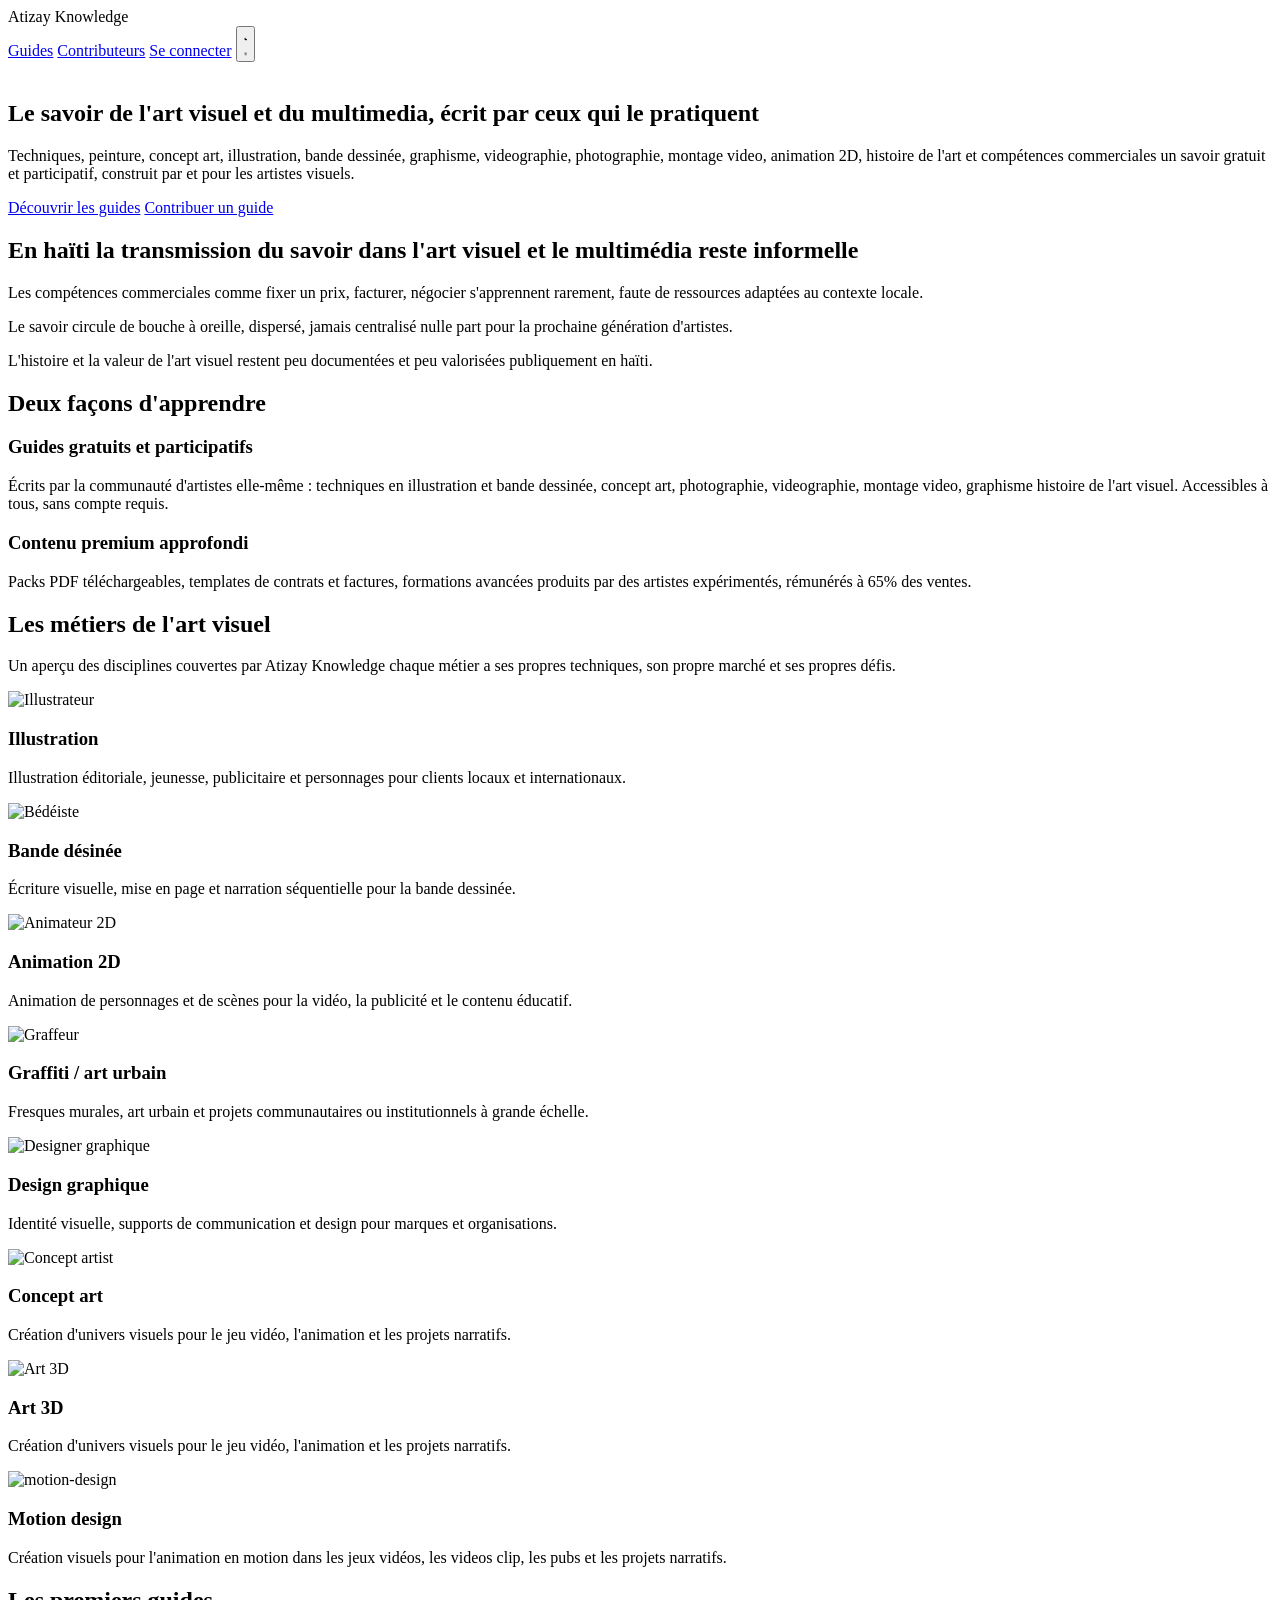
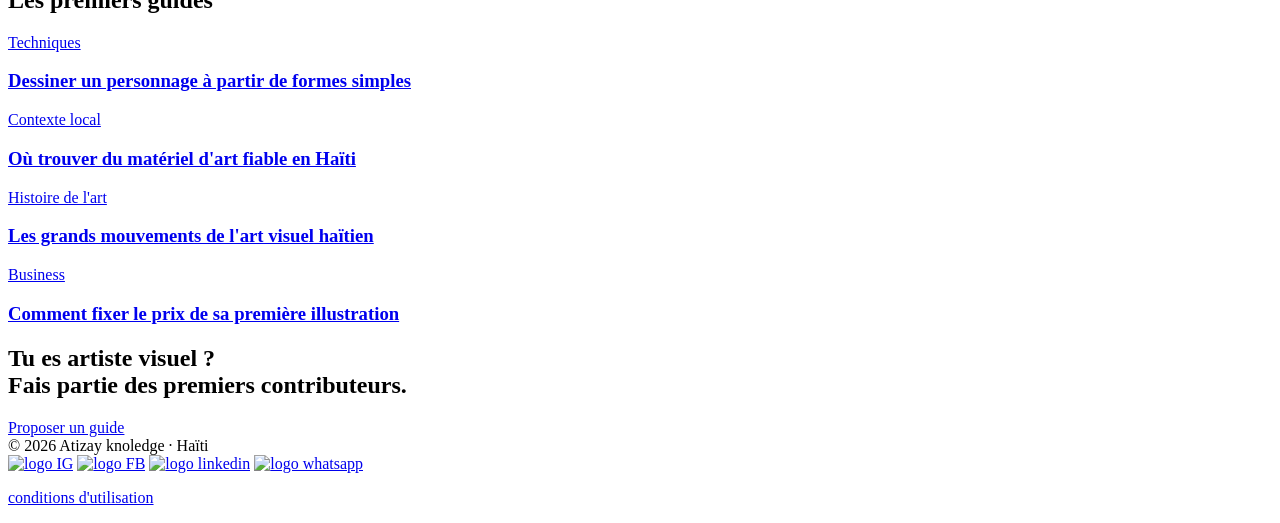
==== index.html @ 7f965803 "Update index.html" ====
<!DOCTYPE html>
<html lang="fr">
<head>
<meta charset="UTF-8">
<meta name="viewport" content="width=device-width, initial-scale=1">
<title>Atizay Knowledge — Le savoir de l'art visuel concu par Fritzner Richard</title>
<link rel="preconnect" href="https://fonts.googleapis.com">
<link rel="icon" href="assets/icon/favicon_io/android-chrome-512x512.png" type="image/x-icon">
<link href="https://fonts.googleapis.com/css2?family=Fraunces:wght@400;600;700&family=Work+Sans:wght@400;500;600&display=swap" rel="stylesheet">
<link rel="stylesheet" href="css/main-page.css">
</head>

<body>

<div class="wrap">
  <header>
    <div class="logo">Atizay Knowledge</div>
    <nav>
      <a href="guides.html">Guides</a>
      <a href="fondateurs.html">Contributeurs</a>
      <a href="login.html">Se connecter</a>
      <button id="toggle-theme" class="btn-theme" aria-label="Changer de thème">
  <!-- Lune : visible en mode clair -->
  <svg class="icone-lune" viewBox="0 0 24 24" fill="currentColor" aria-hidden="true">
    <path d="M21 12.79A9 9 0 1 1 11.21 3a7 7 0 0 0 9.79 9.79z"/>
  </svg>
  <!-- Soleil : visible en mode sombre -->
  <svg class="icone-soleil" viewBox="0 0 24 24" fill="currentColor" aria-hidden="true">
    <circle cx="12" cy="12" r="4"/>
    <path d="M12 2v2M12 20v2M4.93 4.93l1.41 1.41M17.66 17.66l1.41 1.41M2 12h2M20 12h2M4.93 19.07l1.41-1.41M17.66 6.34l1.41-1.41"
          fill="none" stroke="currentColor" stroke-width="2" stroke-linecap="round"/>
  </svg>
</button>
    </nav>
  </header>
</div>

<section class="hero">

   <!-- <div class="hero-video-wrap">
     Un seul <video>, dont on change la source en JS quand chaque vidéo se termine.
         Liste tes fichiers dans le tableau "videos" du script plus bas.
    <video class="hero-video" id="hero-video" autoplay muted playsinline poster="ton-image-de-secours.jpg"></video>
    <div class="hero-overlay"></div>
  </div> -->

  <div class="hero-slideshow" id="hero-slideshow">
    <!-- Chaque image est superposée aux autres (position absolue en CSS).
         Le JS plus bas les fait apparaître/disparaître une par une en boucle. -->
    <img src="https://placehold.co/1200x400/1B2A4C/FAF3E7?text=Image+1" class="slide actif" alt="">
    <img src="https://placehold.co/1200x400/E63946/FAF3E7?text=Image+2" class="slide" alt="">
    <img src="https://placehold.co/1200x400/E9B44C/1A1A1A?text=Image+3" class="slide" alt="">
    <img src="https://placehold.co/1200x400/3A7D5C/FAF3E7?text=Image+4" class="slide" alt="">
  </div>

  <div class="hero-texte">
    <h1>Le savoir de l'art visuel <!--haïtien-->et du multimedia, écrit par ceux qui le pratiquent</h1>
    <p>Techniques, peinture, concept art, illustration, bande dessinée, graphisme, videographie, photographie, 
      montage video, animation 2D, histoire de l'art et compétences commerciales un savoir gratuit et participatif, 
      construit par et pour les artistes visuels.</p>
    <div class="hero-actions">
      <a href="guides.html" class="btn btn-primary">Découvrir les guides</a>
      <a href="proposer-guide.html" class="btn btn-secondary">Contribuer un guide</a>
    </div>
  </div>

</section>

<section class="probleme">
  <div class="wrap">
    <h2>En haïti la transmission du savoir dans l'art visuel et le multimédia reste informelle</h2>
    <div class="probleme-grid">
      <div>
        <p>Les compétences commerciales comme fixer un prix, facturer, négocier s'apprennent rarement, faute de ressources adaptées au contexte locale.</p>
      </div>
      <div>
        <p>Le savoir circule de bouche à oreille, dispersé, jamais centralisé nulle part pour la prochaine génération d'artistes.</p>
      </div>
      <div>
        <p>L'histoire et la valeur de l'art visuel restent peu documentées et peu valorisées publiquement en haïti.</p>
      </div>
    </div>
  </div>
</section>

<section class="comment" id="comment">
  <div class="wrap">
    <h2>Deux façons d'apprendre</h2>
    <div class="comment-cols">
      <div class="col-card">
        <h3>Guides gratuits et participatifs</h3>
        <p>Écrits par la communauté d'artistes elle-même : techniques en illustration et bande dessinée, concept art, 
          photographie, videographie, montage video, graphisme histoire de l'art visuel. Accessibles à tous, 
          sans compte requis.</p>
      </div>
      <div class="col-card">
        <h3>Contenu premium approfondi</h3>
        <p>Packs PDF téléchargeables, templates de contrats et factures, formations avancées produits par des artistes expérimentés, rémunérés à 65% des ventes.</p>
      </div>
    </div>
  </div>
</section>

<section class="metiers" id="metiers">
  <div class="wrap">
    <h2>Les métiers de l'art visuel</h2>
    <p>Un aperçu des disciplines couvertes par Atizay Knowledge chaque métier a ses propres techniques, son propre marché et ses propres défis.</p>

    <div class="metiers-grid">

      <div class="metier-card">
        <img src="https://placehold.co/480x360/1B2A4C/FAF3E7?text=Illustrateur" alt="Illustrateur">
        <div class="metier-card-texte">
          <h3>Illustration</h3>
          <p>Illustration éditoriale, jeunesse, publicitaire et personnages pour clients locaux et internationaux.</p>
        </div>
      </div>

      <div class="metier-card">
        <img src="https://placehold.co/480x360/E63946/FAF3E7?text=B%C3%A9d%C3%A9iste" alt="Bédéiste">
        <div class="metier-card-texte">
          <h3>Bande désinée</h3>
          <p>Écriture visuelle, mise en page et narration séquentielle pour la bande dessinée.</p>
        </div>
      </div>

      <div class="metier-card">
        <img src="https://placehold.co/480x360/E9B44C/1A1A1A?text=Animateur+2D" alt="Animateur 2D">
        <div class="metier-card-texte">
          <h3>Animation 2D</h3>
          <p>Animation de personnages et de scènes pour la vidéo, la publicité et le contenu éducatif.</p>
        </div>
      </div>

      <div class="metier-card">
        <img src="https://placehold.co/480x360/1A1A1A/FAF3E7?text=Graffeur" alt="Graffeur">
        <div class="metier-card-texte">
          <h3>Graffiti / art urbain</h3>
          <p>Fresques murales, art urbain et projets communautaires ou institutionnels à grande échelle.</p>
        </div>
      </div>

      <div class="metier-card">
        <img src="https://placehold.co/480x360/3A7D5C/FAF3E7?text=Designer+Graphique" alt="Designer graphique">
        <div class="metier-card-texte">
          <h3>Design graphique</h3>
          <p>Identité visuelle, supports de communication et design pour marques et organisations.</p>
        </div>
      </div>

      <div class="metier-card">
        <img src="https://placehold.co/480x360/1B2A4C/E9B44C?text=Concept+Artist" alt="Concept artist">
        <div class="metier-card-texte">
          <h3>Concept art</h3>
          <p>Création d'univers visuels pour le jeu vidéo, l'animation et les projets narratifs.</p>
        </div>
      </div>

      <div class="metier-card">
        <img src="https://placehold.co/480x360/1B2A4C/E9B44C?text=Art+3D" alt="Art 3D">
        <div class="metier-card-texte">
          <h3>Art 3D</h3>
          <p>Création d'univers visuels pour le jeu vidéo, l'animation et les projets narratifs.</p>
        </div>
      </div>

      <div class="metier-card">
        <img src="https://placehold.co/480x360/1B2A4C/E9B44C?text=Motion+design" alt="motion-design">
        <div class="metier-card-texte">
          <h3>Motion design</h3>
          <p>Création visuels pour l'animation en motion dans les jeux vidéos, les videos clip, les pubs
             et les projets narratifs.</p>
        </div>
      </div>

    </div>
  </div>
</section>

<section class="guides" id="guides">
  <div class="wrap">
    <h2>Les premiers guides</h2>
    <div class="guides-grid">
      <div class="guide-card">
        <a href="guide-detail.html"><div class="guide-cat">Techniques</div>
        <h3>Dessiner un personnage à partir de formes simples</h3>
      </div></a>
      <div class="guide-card">
        <a href="guide-detail.html"><div class="guide-cat">Contexte local</div>
        <h3>Où trouver du matériel d'art fiable en Haïti</h3>
      </div></a>
      <div class="guide-card">
        <a href="guide-detail.html"><div class="guide-cat">Histoire de l'art</div>
        <h3>Les grands mouvements de l'art visuel haïtien</h3>
      </div></a>
      <div class="guide-card">
        <a href="guide-detail.html"><div class="guide-cat">Business</div>
        <h3>Comment fixer le prix de sa première illustration</h3>
      </div></a>
    </div>
  </div>
</section>

<div class="wrap">
  <section class="cta-final">
    <div class="cta-box">
      <h2>Tu es artiste visuel ? 
        <br>Fais partie des premiers contributeurs.</h2>
      <a href="proposer-guide.html" class="btn btn-primary">Proposer un guide</a>
    </div>
  </section>

  <footer>
    <!-- LOGO a gauche -->
    <span>&copy; 2026 Atizay knoledge · Haïti</span>

    <!-- Liens au centre -->
    <nav class="footer-links">
      <a href="https://www.instagram.com/noukat_studios/" class="social-link"><img src="assets/icon/Icon_social_media-ig.svg" alt="logo IG" width="40"></a>
      <a href="https://www.facebook.com/noukatstudios/" class="social-link"><img src="assets/icon/facebook-app-round-icon-01.svg" alt="logo FB" width="34"></a>
      <a href="https://www.linkedin.com/company/noukat-studios/?viewAsMember=true" class="social-link"><img src="assets/icon/Icon_social_media-linkedin.svg" alt="logo linkedin" width="40"></a>
      <a href="https://wa.me/c/50938604335" class="social-link"><img src="assets/icon/Icon_social_media-whatsapp.svg" alt="logo whatsapp" width="40"></a>
    </nav>

    <!-- Copy a droite -->
    <span>
      <a class="legal-content" href="/conditions-utilisation.html"><p class="footer-copy">
        conditions d'utilisation
        <!--
          &copy; = le symbole copyright ©
          C'est une entité HTML spéciale.
        -->
      </p></a>
    </span>
  </footer>
  
</div>

<script>
  // --- Slideshow d'images ---
  const slides = document.querySelectorAll('#hero-slideshow .slide');
  if (slides.length > 0) {
    let indexSlide = 0;
    setInterval(function () {
      slides[indexSlide].classList.remove('actif');
      indexSlide = (indexSlide + 1) % slides.length;
      slides[indexSlide].classList.add('actif');
    }, 4000);
  }

  // --- Dark mode ---
  const bouton = document.getElementById('toggle-theme');
  if (bouton) {
    const racine = document.documentElement;

    const themeSauvegarde = localStorage.getItem('theme');
    if (themeSauvegarde === 'dark') {
      racine.setAttribute('data-theme', 'dark');
    }

    bouton.addEventListener('click', function () {
      const estSombre = racine.getAttribute('data-theme') === 'dark';
      if (estSombre) {
        racine.removeAttribute('data-theme');
        localStorage.setItem('theme', 'light');
      } else {
        racine.setAttribute('data-theme', 'dark');
        localStorage.setItem('theme', 'dark');
      }
    });
  }
</script>

</body>
</html>
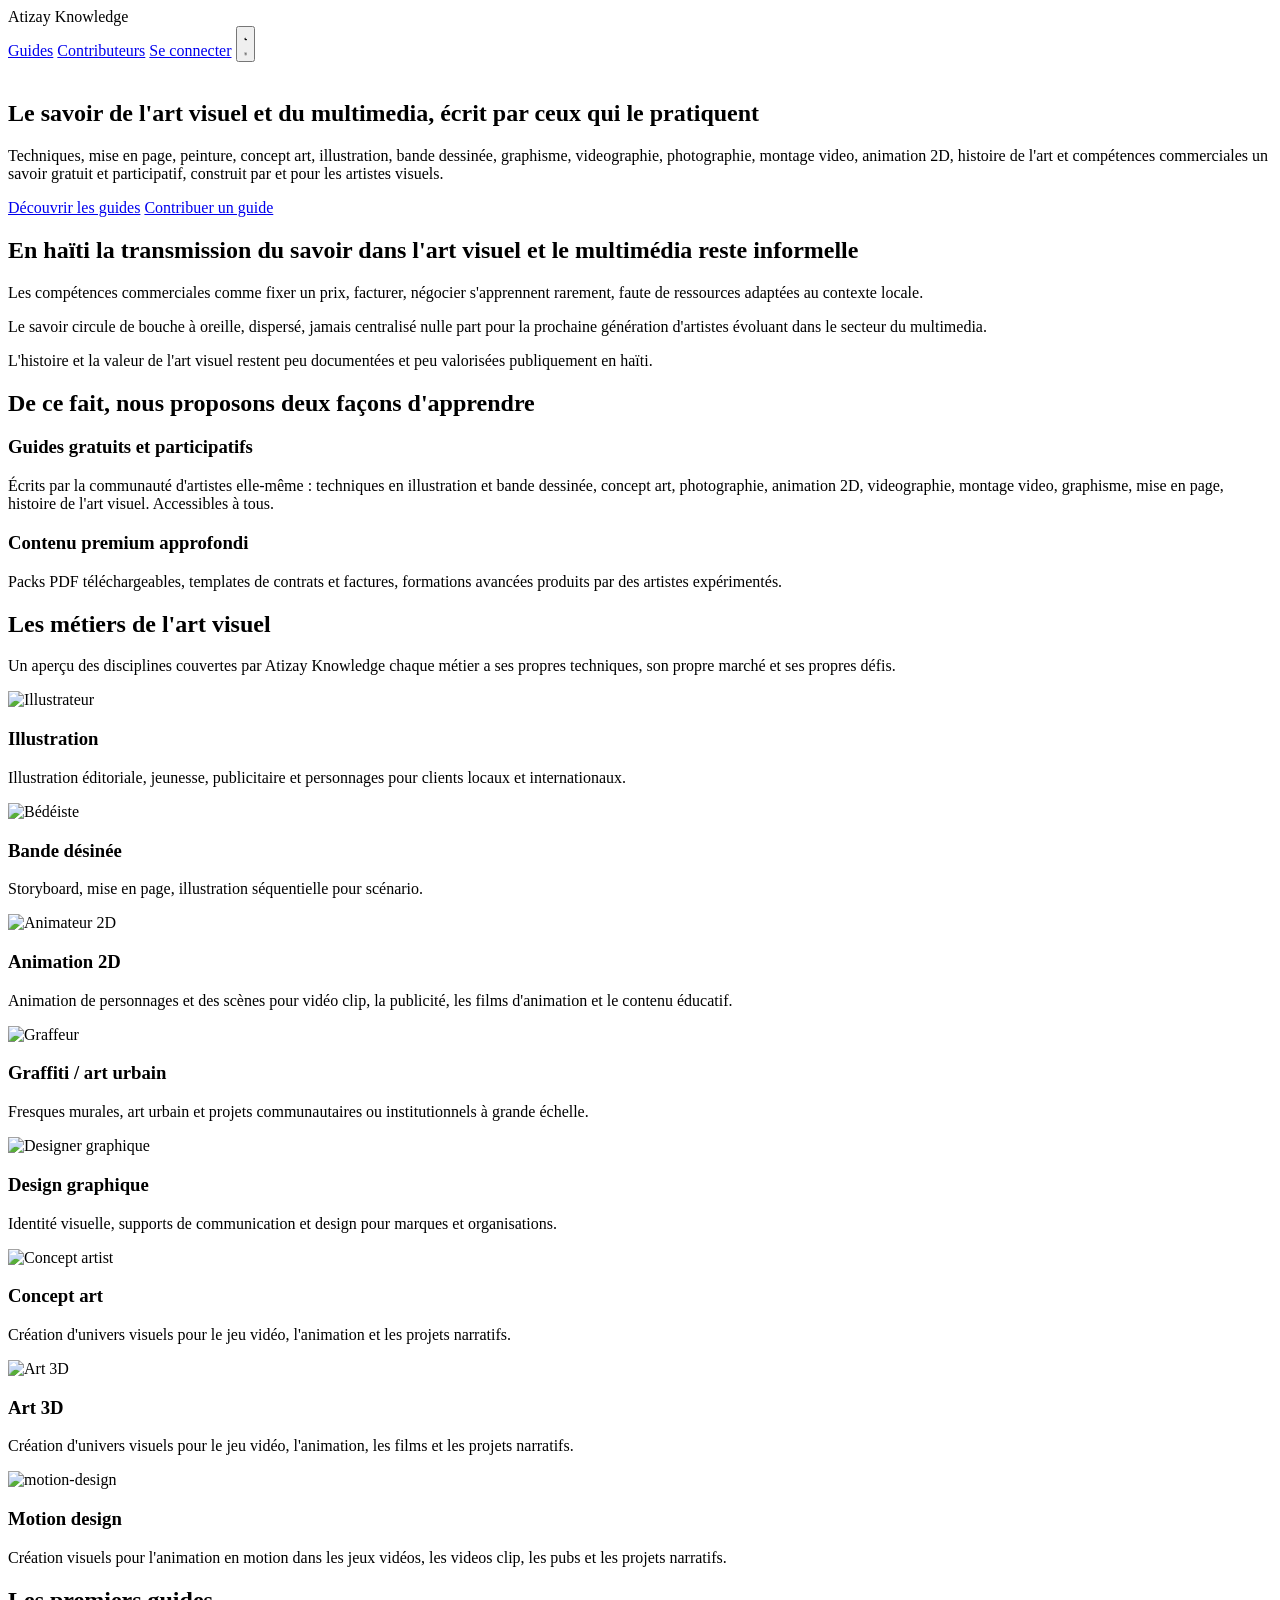
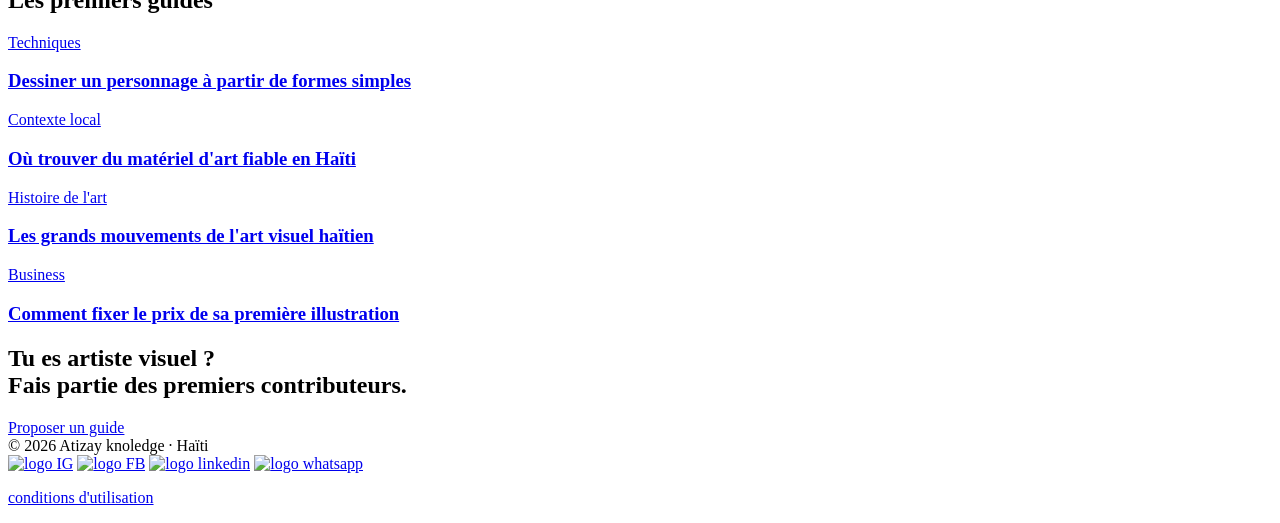
==== commit c5e7448d: "Update index.html" ====
--- a/index.html
+++ b/index.html
@@ -55,7 +55,7 @@
 
   <div class="hero-texte">
     <h1>Le savoir de l'art visuel <!--haïtien-->et du multimedia, écrit par ceux qui le pratiquent</h1>
-    <p>Techniques, peinture, concept art, illustration, bande dessinée, graphisme, videographie, photographie, 
+    <p>Techniques, mise en page, peinture, concept art, illustration, bande dessinée, graphisme, videographie, photographie, 
       montage video, animation 2D, histoire de l'art et compétences commerciales un savoir gratuit et participatif, 
       construit par et pour les artistes visuels.</p>
     <div class="hero-actions">
@@ -71,10 +71,12 @@
     <h2>En haïti la transmission du savoir dans l'art visuel et le multimédia reste informelle</h2>
     <div class="probleme-grid">
       <div>
-        <p>Les compétences commerciales comme fixer un prix, facturer, négocier s'apprennent rarement, faute de ressources adaptées au contexte locale.</p>
+        <p>Les compétences commerciales comme fixer un prix, facturer, négocier s'apprennent rarement, faute de ressources 
+          adaptées au contexte locale.</p>
       </div>
       <div>
-        <p>Le savoir circule de bouche à oreille, dispersé, jamais centralisé nulle part pour la prochaine génération d'artistes.</p>
+        <p>Le savoir circule de bouche à oreille, dispersé, jamais centralisé nulle part pour la prochaine génération d'artistes 
+          évoluant dans le secteur du multimedia.</p>
       </div>
       <div>
         <p>L'histoire et la valeur de l'art visuel restent peu documentées et peu valorisées publiquement en haïti.</p>
@@ -85,17 +87,16 @@
 
 <section class="comment" id="comment">
   <div class="wrap">
-    <h2>Deux façons d'apprendre</h2>
+    <h2>De ce fait, nous proposons deux façons d'apprendre</h2>
     <div class="comment-cols">
       <div class="col-card">
         <h3>Guides gratuits et participatifs</h3>
         <p>Écrits par la communauté d'artistes elle-même : techniques en illustration et bande dessinée, concept art, 
-          photographie, videographie, montage video, graphisme histoire de l'art visuel. Accessibles à tous, 
-          sans compte requis.</p>
+          photographie, animation 2D, videographie, montage video, graphisme, mise en page, histoire de l'art visuel. Accessibles à tous.</p>
       </div>
       <div class="col-card">
         <h3>Contenu premium approfondi</h3>
-        <p>Packs PDF téléchargeables, templates de contrats et factures, formations avancées produits par des artistes expérimentés, rémunérés à 65% des ventes.</p>
+        <p>Packs PDF téléchargeables, templates de contrats et factures, formations avancées produits par des artistes expérimentés.</p>
       </div>
     </div>
   </div>
@@ -104,7 +105,8 @@
 <section class="metiers" id="metiers">
   <div class="wrap">
     <h2>Les métiers de l'art visuel</h2>
-    <p>Un aperçu des disciplines couvertes par Atizay Knowledge chaque métier a ses propres techniques, son propre marché et ses propres défis.</p>
+    <p>Un aperçu des disciplines couvertes par Atizay Knowledge chaque métier a ses propres techniques, son propre marché et ses
+      propres défis.</p>
 
     <div class="metiers-grid">
 
@@ -120,7 +122,7 @@
         <img src="https://placehold.co/480x360/E63946/FAF3E7?text=B%C3%A9d%C3%A9iste" alt="Bédéiste">
         <div class="metier-card-texte">
           <h3>Bande désinée</h3>
-          <p>Écriture visuelle, mise en page et narration séquentielle pour la bande dessinée.</p>
+          <p>Storyboard, mise en page, illustration séquentielle pour scénario.</p>
         </div>
       </div>
 
@@ -128,7 +130,7 @@
         <img src="https://placehold.co/480x360/E9B44C/1A1A1A?text=Animateur+2D" alt="Animateur 2D">
         <div class="metier-card-texte">
           <h3>Animation 2D</h3>
-          <p>Animation de personnages et de scènes pour la vidéo, la publicité et le contenu éducatif.</p>
+          <p>Animation de personnages et des scènes pour vidéo clip, la publicité, les films d'animation et le contenu éducatif.</p>
         </div>
       </div>
 
@@ -160,7 +162,7 @@
         <img src="https://placehold.co/480x360/1B2A4C/E9B44C?text=Art+3D" alt="Art 3D">
         <div class="metier-card-texte">
           <h3>Art 3D</h3>
-          <p>Création d'univers visuels pour le jeu vidéo, l'animation et les projets narratifs.</p>
+          <p>Création d'univers visuels pour le jeu vidéo, l'animation, les films et les projets narratifs.</p>
         </div>
       </div>
 
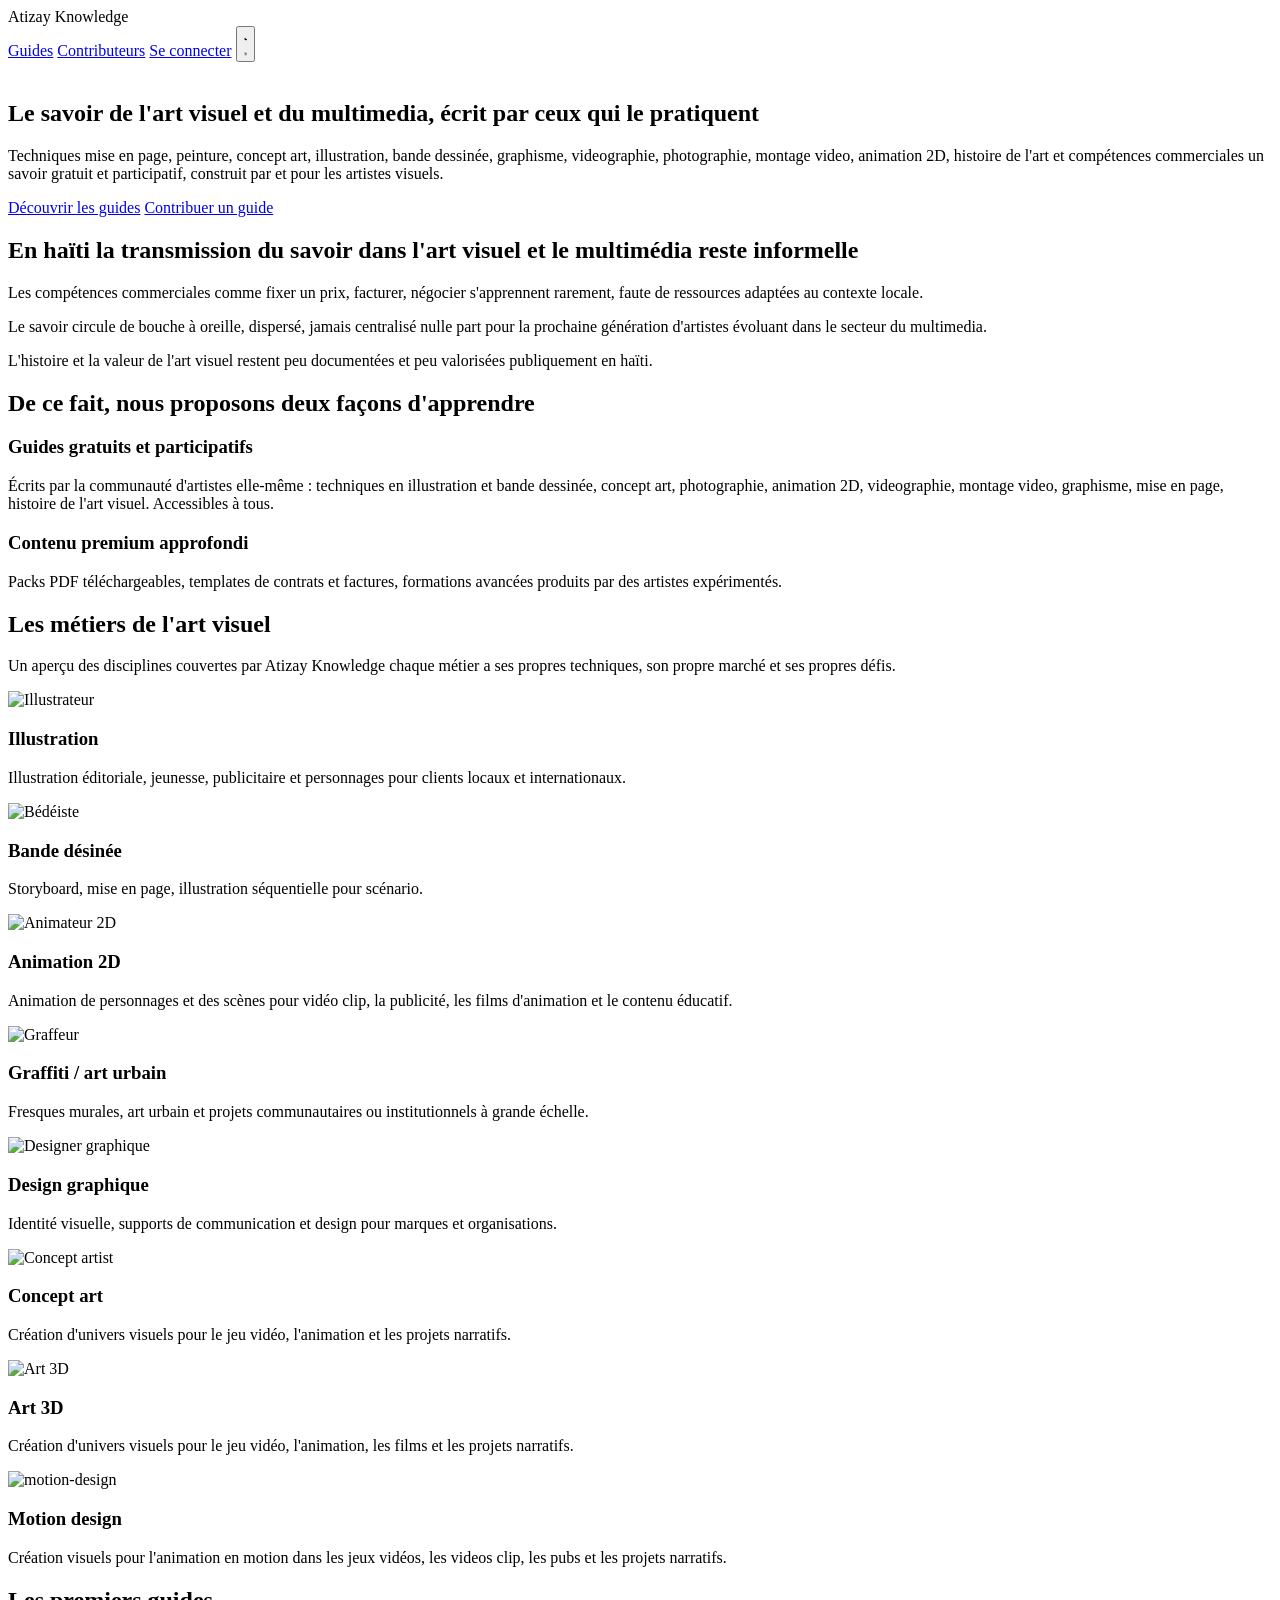
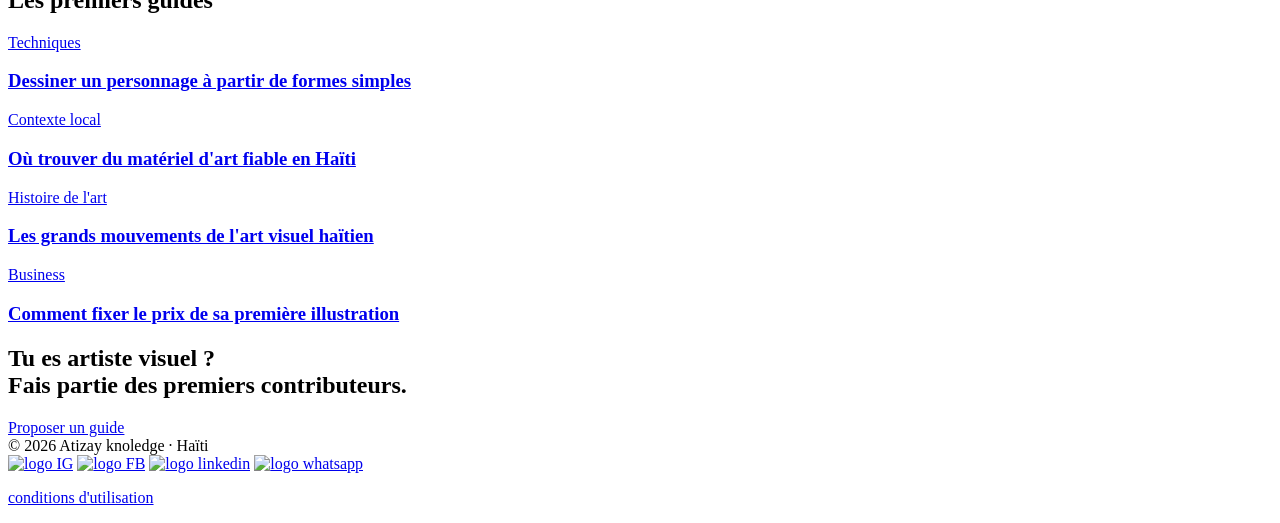
==== commit c6a6d26d: "Update index.html" ====
--- a/index.html
+++ b/index.html
@@ -9,6 +9,10 @@
 <link href="https://fonts.googleapis.com/css2?family=Fraunces:wght@400;600;700&family=Work+Sans:wght@400;500;600&display=swap" rel="stylesheet">
 <link rel="stylesheet" href="css/main-page.css">
 </head>
+
+  <script src="https://unpkg.com/@supabase/supabase-js@2"></script>
+  <script src="js/supabase-client.js"></script>
+  <script src="js/acces-guide.js"></script>
 
 <body>
 
@@ -55,7 +59,7 @@
 
   <div class="hero-texte">
     <h1>Le savoir de l'art visuel <!--haïtien-->et du multimedia, écrit par ceux qui le pratiquent</h1>
-    <p>Techniques, mise en page, peinture, concept art, illustration, bande dessinée, graphisme, videographie, photographie, 
+    <p>Techniques mise en page, peinture, concept art, illustration, bande dessinée, graphisme, videographie, photographie, 
       montage video, animation 2D, histoire de l'art et compétences commerciales un savoir gratuit et participatif, 
       construit par et pour les artistes visuels.</p>
     <div class="hero-actions">
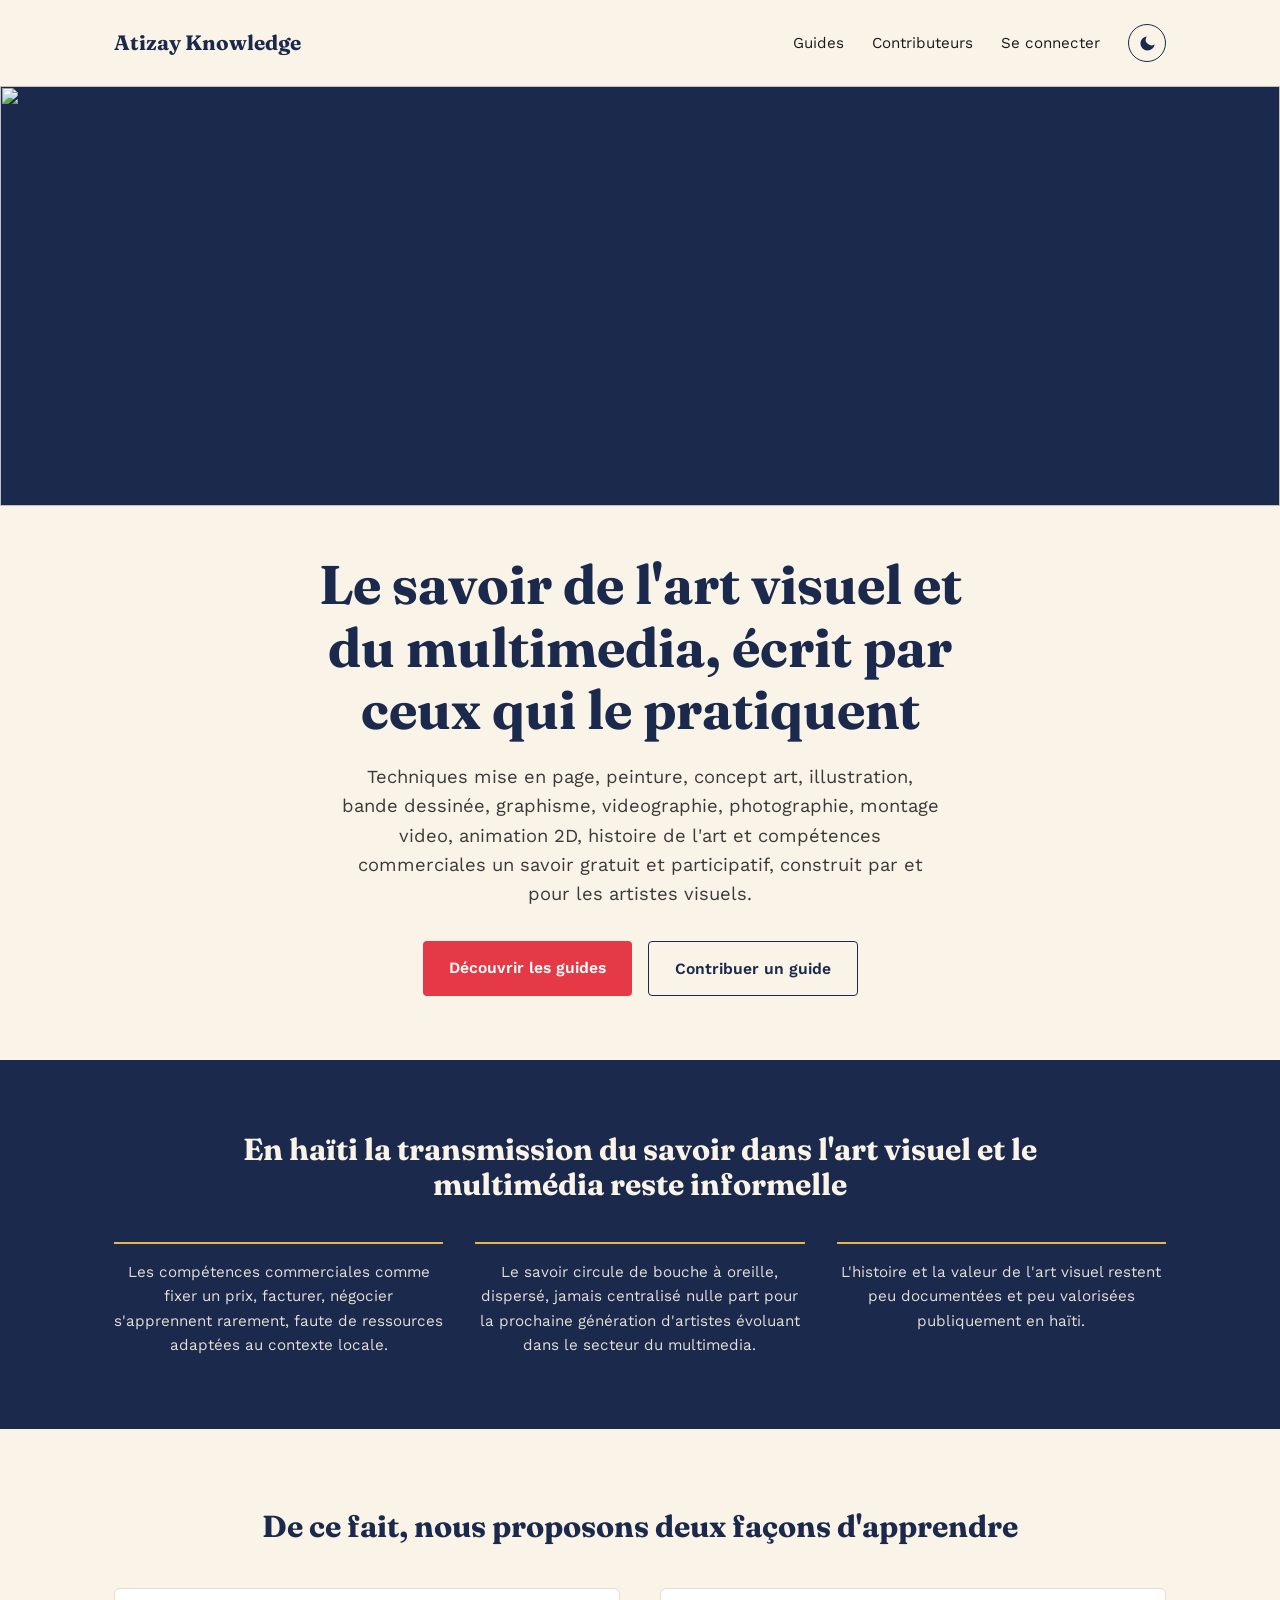
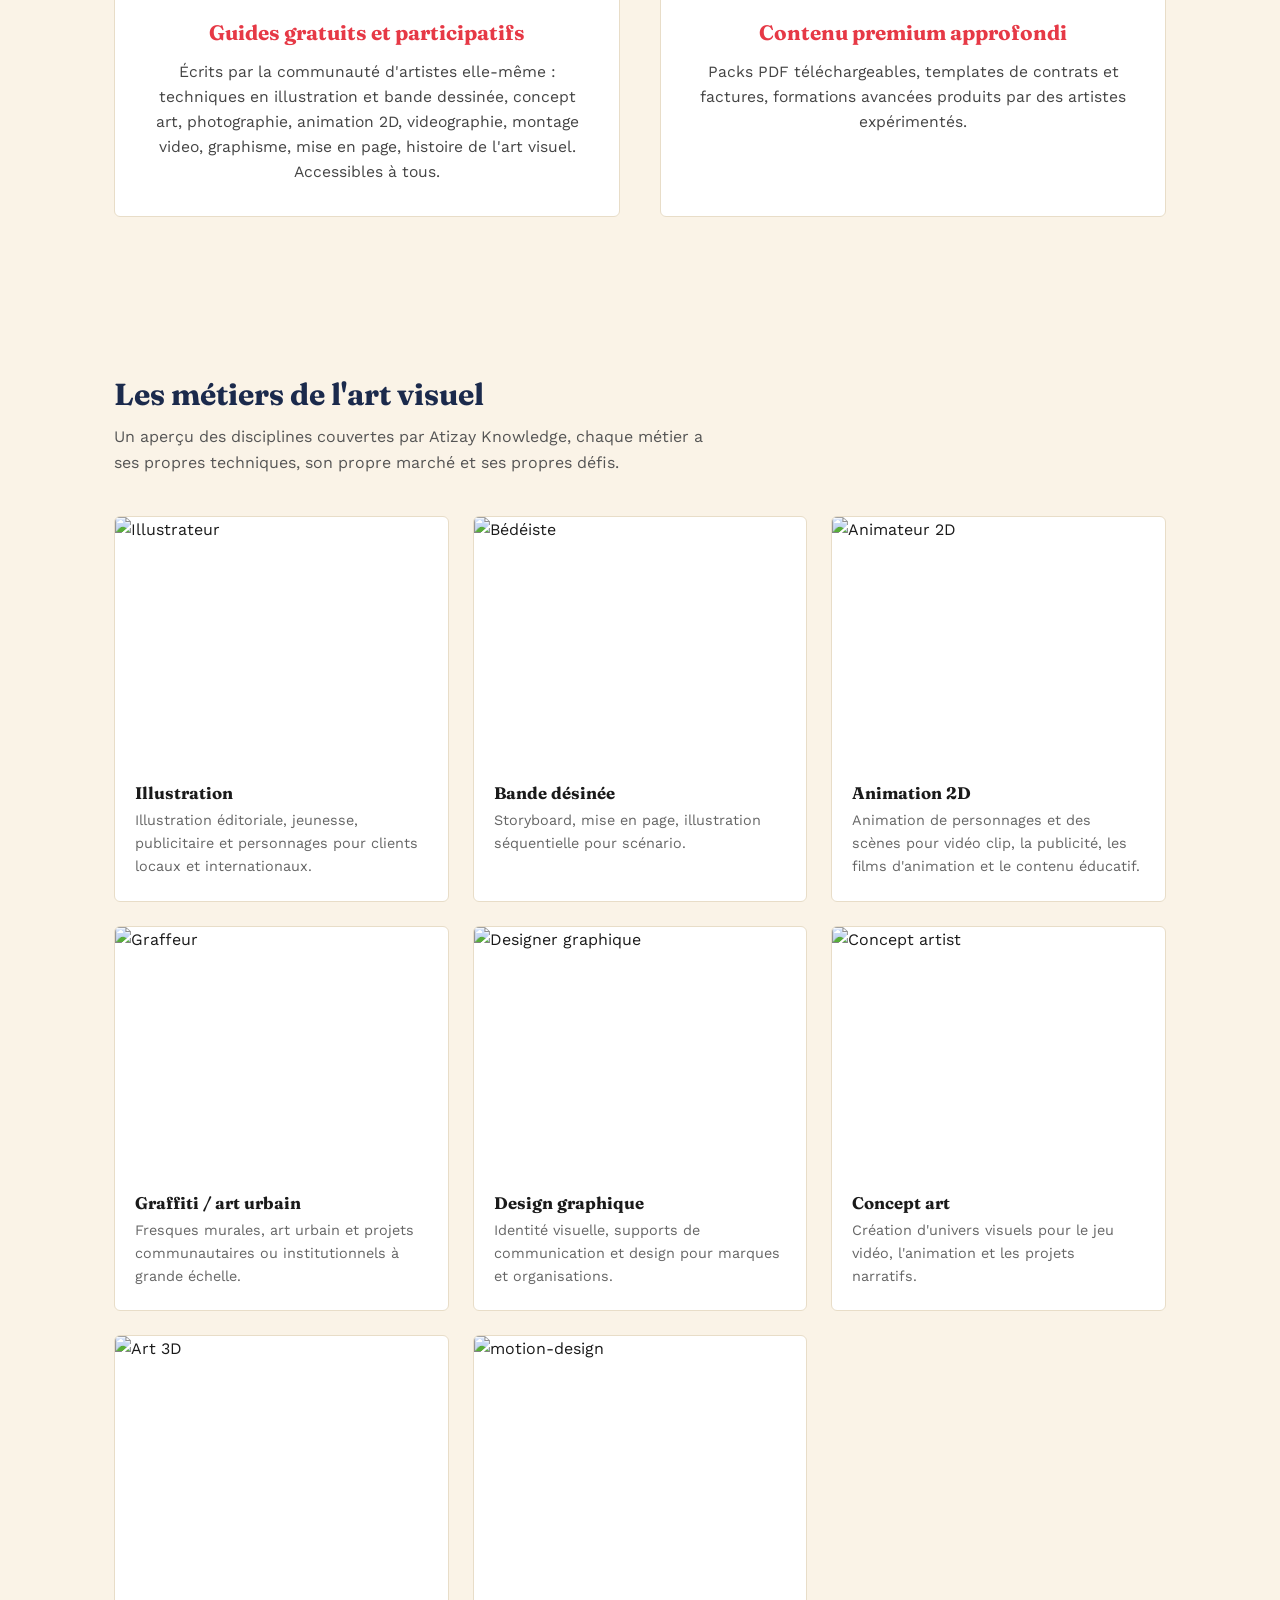
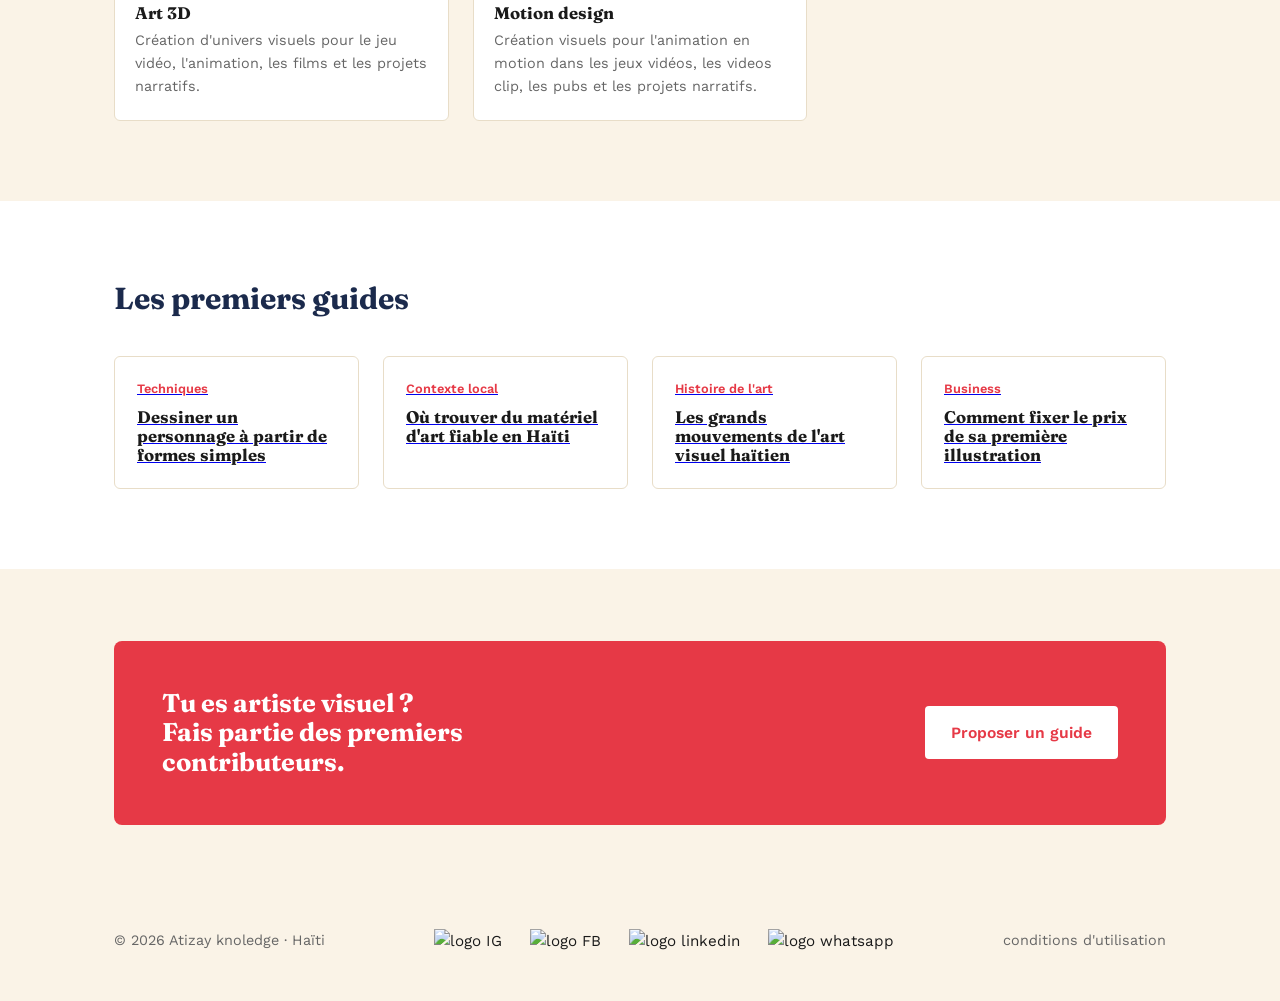
==== commit 15b5e1e1: "Update index.html" ====
--- a/index.html
+++ b/index.html
@@ -109,7 +109,7 @@
 <section class="metiers" id="metiers">
   <div class="wrap">
     <h2>Les métiers de l'art visuel</h2>
-    <p>Un aperçu des disciplines couvertes par Atizay Knowledge chaque métier a ses propres techniques, son propre marché et ses
+    <p>Un aperçu des disciplines couvertes par Atizay Knowledge, chaque métier a ses propres techniques, son propre marché et ses
       propres défis.</p>
 
     <div class="metiers-grid">
--- a/css/main-page.css
+++ b/css/main-page.css
@@ -0,0 +1,456 @@
+
+  :root {
+    --indigo: #1B2A4C;
+    --corail: #E63946;
+    --sable: #FAF3E7;
+    --or: #E9B44C;
+    --encre: #1A1A1A;
+  }
+
+  * { box-sizing: border-box; margin: 0; padding: 0; }
+
+  body {
+    font-family: 'Work Sans', sans-serif;
+    color: var(--encre);
+    background: var(--sable);
+    line-height: 1.6;
+  }
+
+  h1, h2, h3 {
+    font-family: 'Fraunces', serif;
+    line-height: 1.15;
+  }
+
+  .wrap {
+    max-width: 1100px;
+    margin: 0 auto;
+    padding: 0 24px;
+  }
+
+  /* Header */
+  header {
+    display: flex;
+    justify-content: space-between;
+    align-items: center;
+    padding: 24px 0;
+  }
+
+  .logo {
+    font-family: 'Fraunces', serif;
+    font-weight: 700;
+    font-size: 1.3rem;
+    color: var(--indigo);
+  }
+
+    nav {
+    display: flex;
+    align-items: center;
+    gap: 28px;
+  }
+
+  nav a {
+    color: var(--encre);
+    text-decoration: none;
+    font-size: 0.95rem;
+  }
+
+  /* Hero — vidéo réduite + slideshow horizontal + texte centré */
+.hero {
+    position: relative;
+    display: flex;
+    flex-direction: column;
+  }
+  
+  /* La vidéo n'occupe plus qu'une bande en haut du hero.
+     Change la valeur "height" (ex: 280px) pour ajuster sa hauteur.
+  .hero-video-wrap {
+    position: relative;
+    width: 100%;
+    height: 280px;
+    overflow: hidden;
+  }
+  
+  .hero-video {
+    position: absolute;
+    inset: 0;
+    width: 100%;
+    height: 100%;
+    object-fit: cover;
+    z-index: 0;
+  }
+  
+  .hero-overlay {
+    position: absolute;
+    inset: 0;
+    background: linear-gradient(120deg, rgba(27,42,76,0.75) 0%, rgba(27,42,76,0.35) 100%);
+    z-index: 1;
+  } */
+  
+  /* Slideshow d'images en fondu automatique, superposées les unes aux autres */
+  .hero-slideshow {
+    position: relative;
+    width: 100%;
+    height: 420px; /* plus grand, puisqu'il n'y a plus de vidéo au-dessus */
+    overflow: hidden;
+    background: var(--indigo);
+  }
+  
+  .hero-slideshow .slide {
+    position: absolute;
+    inset: 0;
+    width: 100%;
+    height: 100%;
+    object-fit: cover;
+    opacity: 0;
+    transition: opacity 1s ease;
+  }
+  
+  .hero-slideshow .slide.actif {
+    opacity: 1;
+  }
+  
+  @media (max-width: 760px) {
+    .hero-slideshow { height: 260px; }
+  }
+  
+  /* Texte centré horizontalement, en dessous du slideshow */
+  .hero-texte {
+    text-align: center;
+    padding: 48px 24px 64px;
+    max-width: 700px;
+    margin: 0 auto;
+  }
+  
+  .hero h1 {
+    font-size: clamp(2.2rem, 4.5vw, 3.4rem);
+    color: var(--indigo);
+    max-width: none;
+  }
+  
+  .hero p {
+    margin: 20px auto 0;
+    font-size: 1.15rem;
+    max-width: 55ch;
+    color: #3a3a3a;
+  }
+  
+  .hero-actions {
+    margin-top: 32px;
+    display: flex;
+    gap: 16px;
+    justify-content: center;
+    flex-wrap: wrap;
+  }
+  
+  .btn {
+    display: inline-block;
+    padding: 14px 26px;
+    border-radius: 4px;
+    text-decoration: none;
+    font-weight: 600;
+    font-size: 0.98rem;
+  }
+  
+  .btn-primary {
+    background: var(--corail);
+    color: white;
+  }
+  
+  .btn-secondary {
+    background: transparent;
+    color: var(--indigo);
+    border: 1.5px solid var(--indigo);
+  }
+  
+  @media (max-width: 760px) {
+    .hero-video-wrap { height: 200px; }
+    .hero-slideshow img { width: 160px; height: 105px; }
+    .hero-texte { padding: 36px 20px 48px; }
+  }
+
+  /* Problème */
+  .probleme {
+    background: var(--indigo);
+    color: var(--sable);
+    padding: 72px 0;
+  }
+
+   .probleme h2 {
+    font-size: 1.9rem;
+    max-width: 40ch;
+    margin: 0 auto;
+    text-align: center;
+  }
+
+  .probleme-grid {
+    margin-top: 40px;
+    display: grid;
+    grid-template-columns: repeat(3, 1fr);
+    gap: 32px;
+  }
+
+    .probleme-grid div {
+    border-top: 2px solid var(--or);
+    padding-top: 16px;
+    text-align: center;
+  }
+
+  .probleme-grid p {
+    font-size: 0.95rem;
+    opacity: 0.9;
+  }
+
+  /* Comment ça marche */
+  .comment {
+    padding: 80px 0;
+  }
+
+    .comment h2 {
+    font-size: 1.9rem;
+    color: var(--indigo);
+    max-width: 36ch;
+    margin: 0 auto;
+    text-align: center;
+  }
+
+  .comment-cols {
+    margin-top: 44px;
+    display: grid;
+    grid-template-columns: 1fr 1fr;
+    gap: 40px;
+  }
+
+    .col-card {
+    background: white;
+    border-radius: 6px;
+    padding: 32px;
+    border: 1px solid #e8ddc8;
+    text-align: center;
+  }
+
+  .col-card h3 {
+    font-size: 1.3rem;
+    color: var(--corail);
+    margin-bottom: 14px;
+  }
+
+  .col-card p {
+    font-size: 0.98rem;
+    color: #444;
+  }
+
+  /* Guides */
+  .guides {
+    background: white;
+    padding: 80px 0;
+  }
+
+  .guides h2 {
+    font-size: 1.9rem;
+    color: var(--indigo);
+  }
+
+  .guides-grid {
+    margin-top: 40px;
+    display: grid;
+    grid-template-columns: repeat(4, 1fr);
+    gap: 24px;
+  }
+
+  .guide-card {
+    border: 1px solid #e8ddc8;
+    border-radius: 6px;
+    padding: 22px;
+  }
+
+  .guide-cat {
+    font-size: 0.8rem;
+    color: var(--corail);
+    font-weight: 600;
+  }
+
+  .guide-card h3 {
+    font-size: 1.05rem;
+    margin-top: 8px;
+    color: var(--encre);
+  }
+
+  /* Métiers — grille de cartes avec image */
+  .metiers {
+    padding: 80px 0;
+  }
+
+  .metiers h2 {
+    font-size: 1.9rem;
+    color: var(--indigo);
+  }
+
+  .metiers > .wrap > p {
+    margin-top: 12px;
+    max-width: 60ch;
+    color: #555;
+  }
+
+  .metiers-grid {
+    margin-top: 40px;
+    display: grid;
+    grid-template-columns: repeat(3, 1fr);
+    gap: 24px;
+  }
+
+  .metier-card {
+    background: white;
+    border: 1px solid #e8ddc8;
+    border-radius: 6px;
+    overflow: hidden;
+  }
+
+  /* Remplace le "src" de chaque <img> par tes propres photos/illustrations.
+     Le ratio 4/3 est fixé pour que toutes les images gardent la même taille
+     même si les fichiers d'origine ont des dimensions différentes. */
+  .metier-card img {
+    width: 100%;
+    aspect-ratio: 4/3;
+    object-fit: cover;
+    display: block;
+  }
+
+  .metier-card-texte {
+    padding: 18px 20px 22px;
+  }
+
+  .metier-card h3 {
+    font-size: 1.05rem;
+    color: var(--encre);
+  }
+
+  .metier-card p {
+    margin-top: 6px;
+    font-size: 0.9rem;
+    color: #666;
+  }
+
+  /* CTA final */
+  .cta-final {
+    background: var(--sable);
+    padding: 72px 0;
+    text-align: left;
+  }
+
+  .cta-box {
+    background: var(--corail);
+    color: white;
+    border-radius: 8px;
+    padding: 48px;
+    display: flex;
+    justify-content: space-between;
+    align-items: center;
+    flex-wrap: wrap;
+    gap: 24px;
+  }
+
+  .cta-box h2 {
+    font-size: 1.6rem;
+    max-width: 20ch;
+  }
+
+  .cta-box .btn-primary {
+    background: white;
+    color: var(--corail);
+  }
+
+  /* Bouton de bascule dark mode */
+.btn-theme {
+  display: flex;
+  align-items: center;
+  justify-content: center;
+  width: 38px;
+  height: 38px;
+  background: transparent;
+  border: 1.5px solid var(--indigo);
+  border-radius: 50%;
+  color: var(--indigo);
+  cursor: pointer;
+  transition: background 0.2s ease, transform 0.2s ease;
+}
+
+.btn-theme:hover {
+  background: rgba(27,42,76,0.08);
+  transform: rotate(15deg);
+}
+
+.btn-theme svg {
+  width: 19px;
+  height: 19px;
+  display: block;
+}
+
+/* Mode clair : on montre la lune, on cache le soleil */
+.btn-theme .icone-soleil { display: none; }
+
+/* Mode sombre : on inverse */
+html[data-theme="dark"] .btn-theme .icone-lune { display: none; }
+html[data-theme="dark"] .btn-theme .icone-soleil { display: block; }
+
+  footer {
+    padding: 32px 0 48px;
+    font-size: 0.9rem;
+    color: #666;
+    display: flex;
+    justify-content: space-between;
+  }
+
+  .legal-content {
+    color: #666;
+    text-decoration: none;
+  }
+
+  @media (max-width: 760px) {
+    .hero-inner { grid-template-columns: 1fr; }
+    .probleme-grid { grid-template-columns: 1fr; }
+    .comment-cols { grid-template-columns: 1fr; }
+    .guides-grid { grid-template-columns: 1fr 1fr; }
+    .metiers-grid { grid-template-columns: 1fr 1fr; }
+        nav a { display: none; }
+  }
+
+/* ===== Dark mode ===== */
+html[data-theme="dark"] {
+  --sable: #14202E;
+  --encre: #F2ECDD;
+  --indigo: #6C8FC7;
+}
+
+html[data-theme="dark"] body {
+  background: #0F1824;
+}
+
+html[data-theme="dark"] .hero p,
+html[data-theme="dark"] .col-card p,
+html[data-theme="dark"] .metiers > .wrap > p,
+html[data-theme="dark"] .metier-card p,
+html[data-theme="dark"] footer,
+html[data-theme="dark"] .legal-content {
+  color: #B9B3A5;
+}
+
+html[data-theme="dark"] .col-card,
+html[data-theme="dark"] .metier-card,
+html[data-theme="dark"] .guide-card {
+  background: #1B2734;
+  border-color: #2C3A4A;
+}
+
+html[data-theme="dark"] .guides {
+  background: #14202E;
+}
+
+html[data-theme="dark"] .probleme {
+  background: #1B2734;
+  color: #F2ECDD;
+}
+
+html[data-theme="dark"] .btn-secondary {
+  color: var(--encre);
+  border-color: var(--encre);
+}
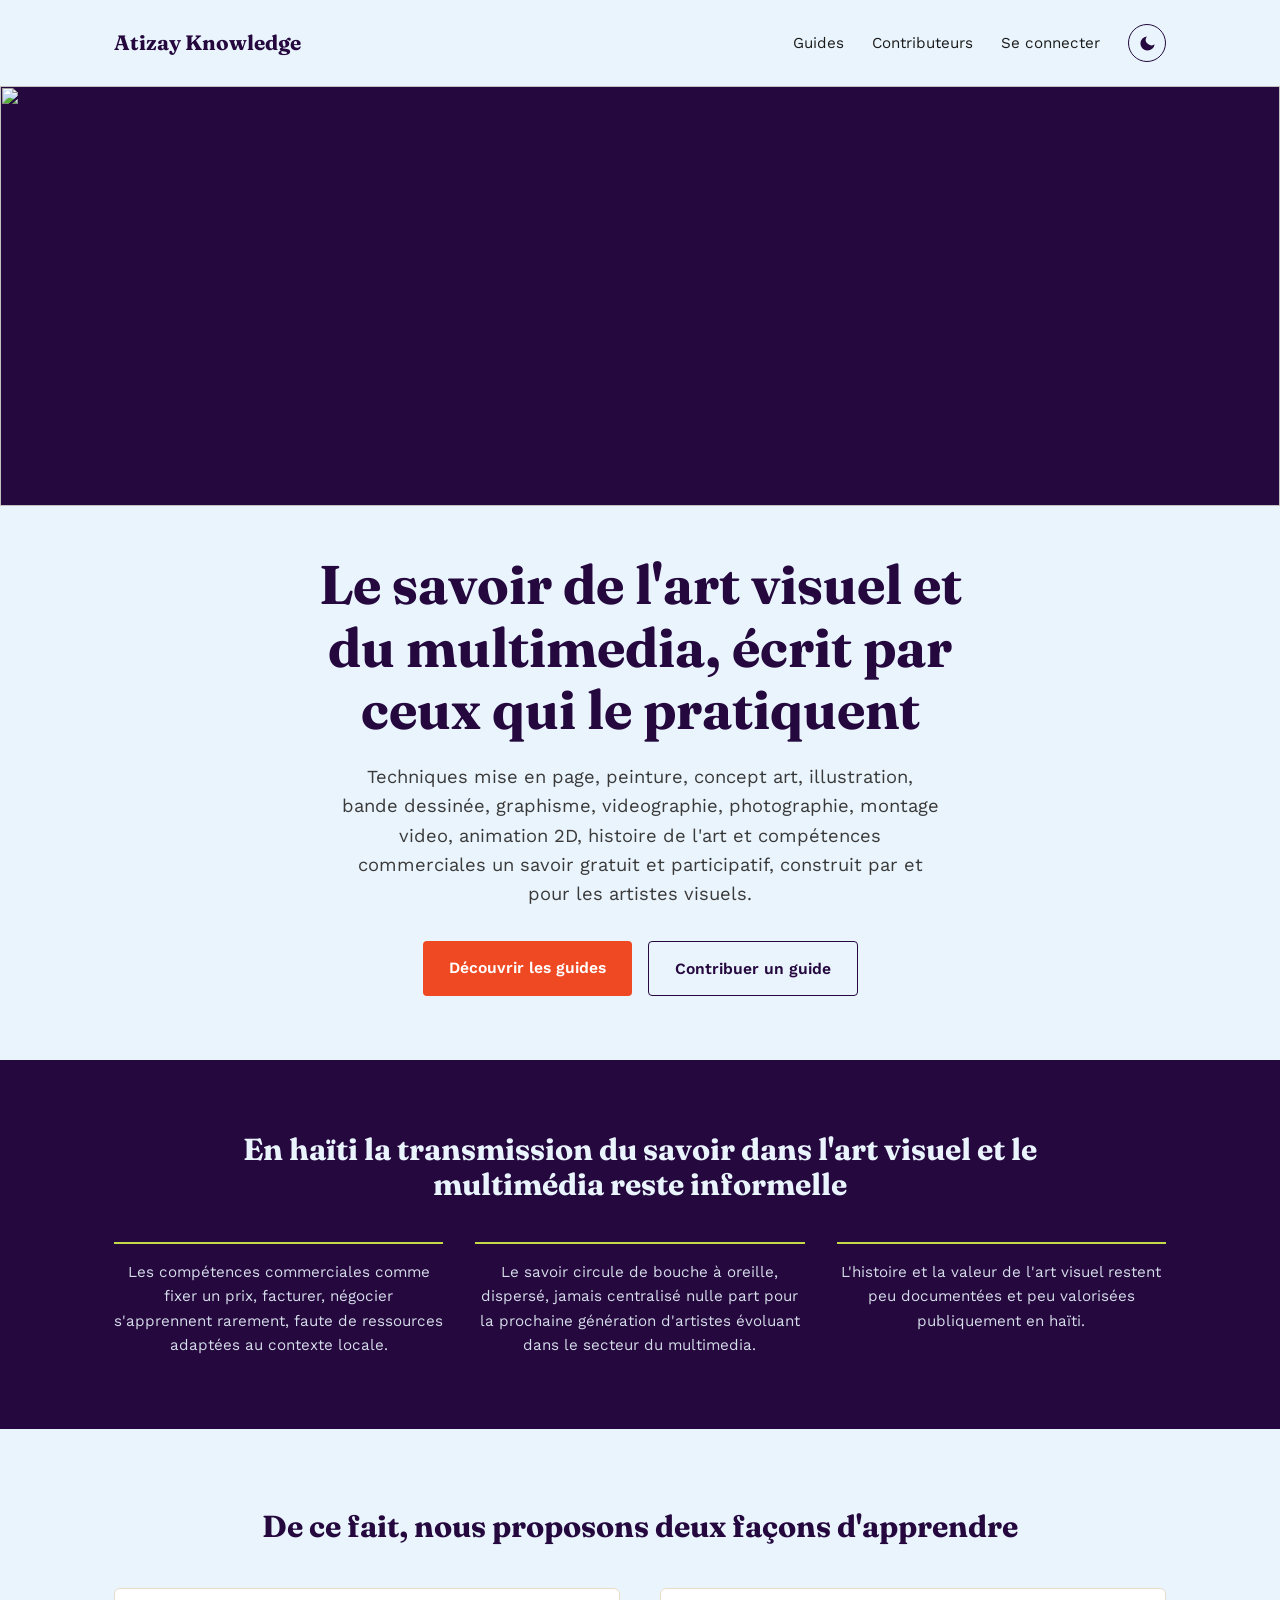
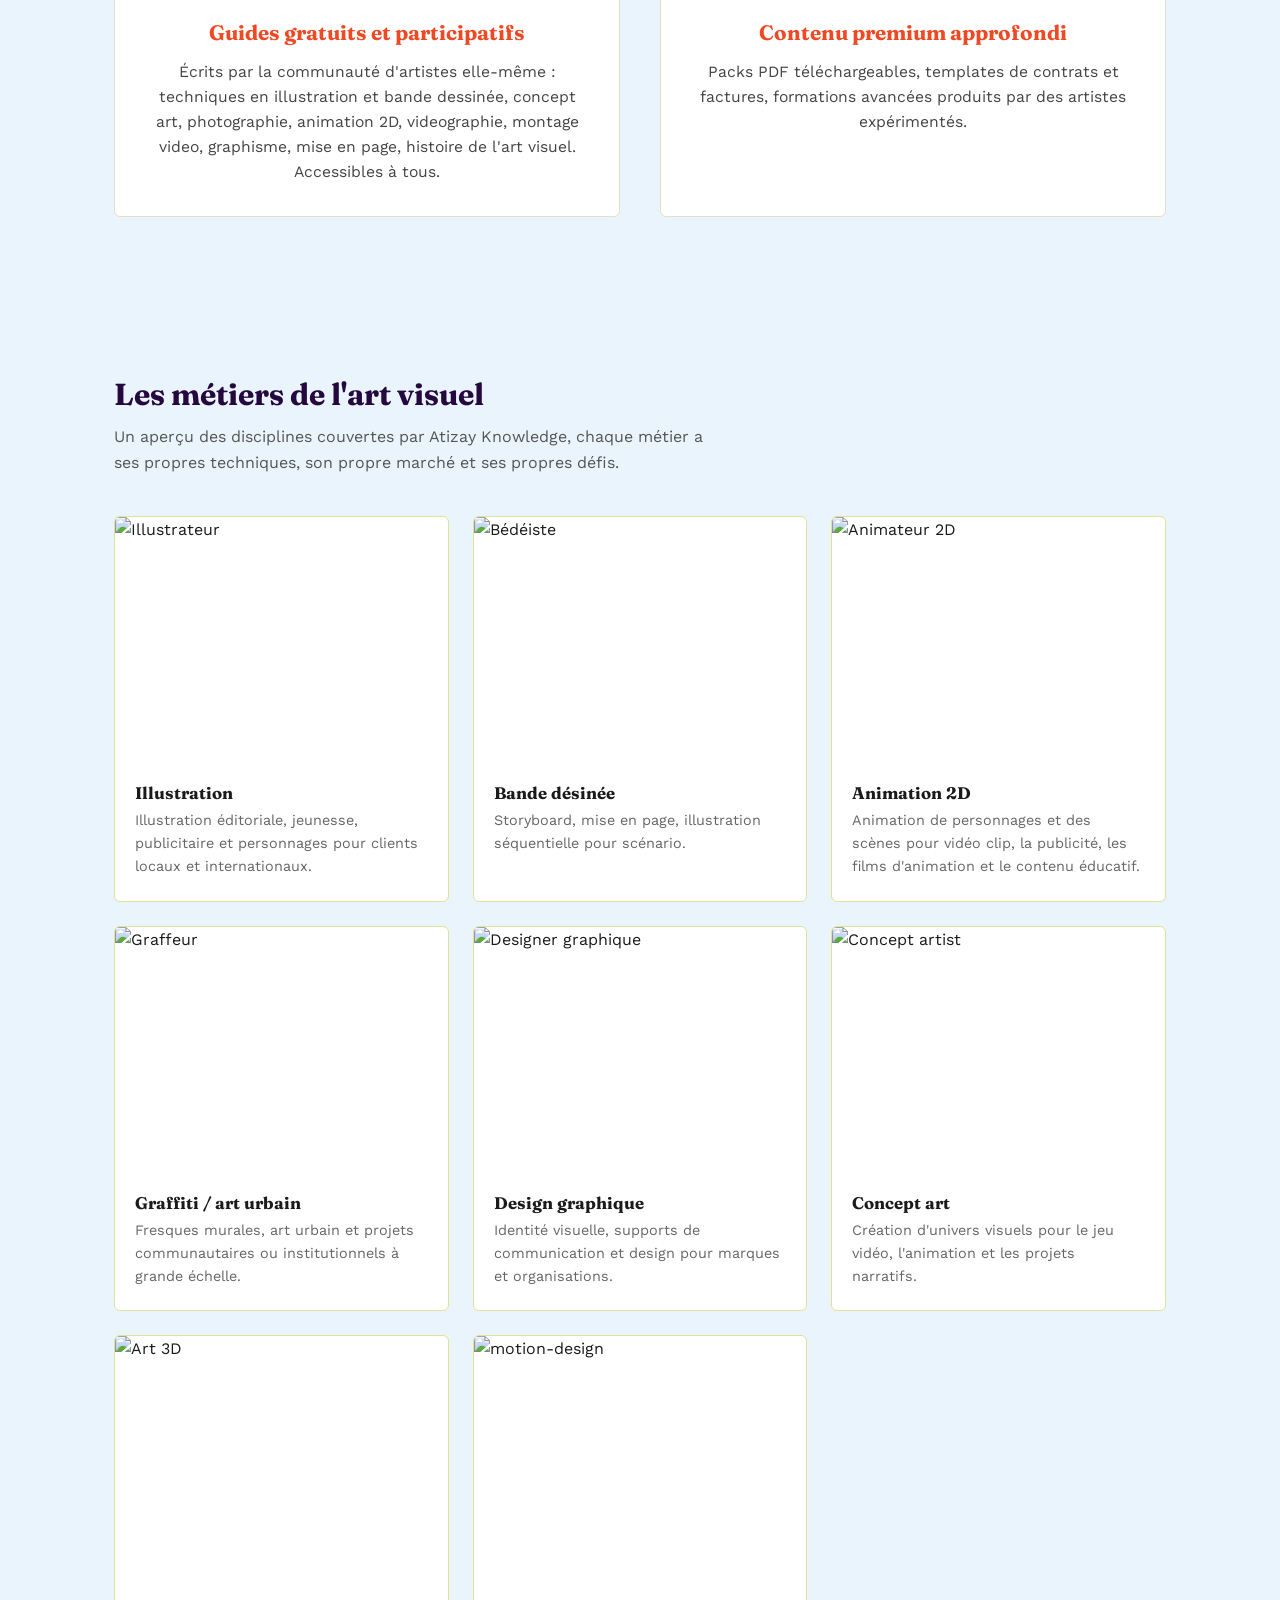
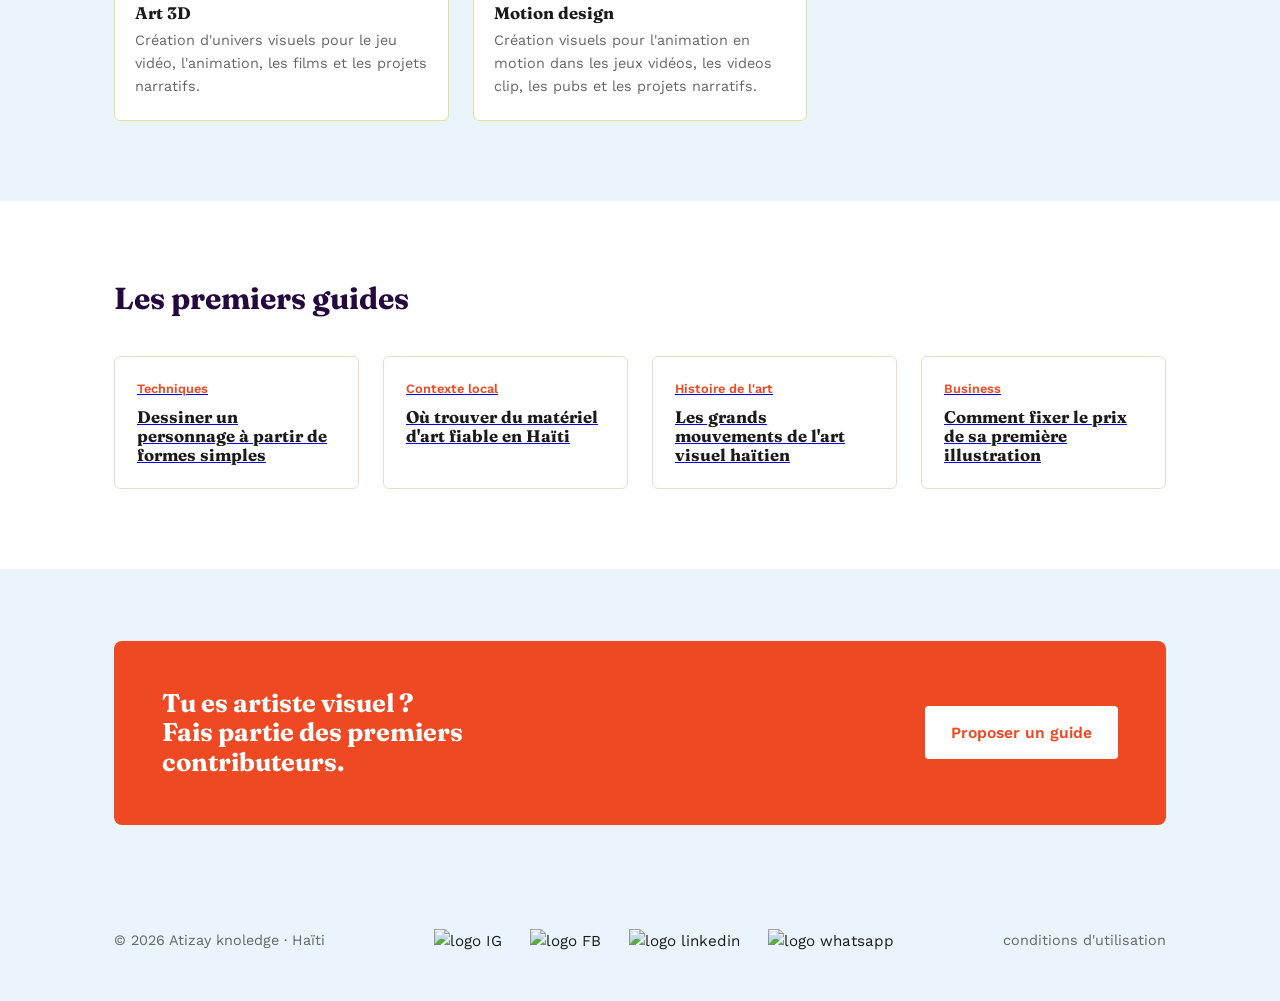
==== commit 47aa4f36: "Update index.html" ====
--- a/index.html
+++ b/index.html
@@ -3,7 +3,7 @@
 <head>
 <meta charset="UTF-8">
 <meta name="viewport" content="width=device-width, initial-scale=1">
-<title>Atizay Knowledge — Le savoir de l'art visuel concu par Fritzner Richard</title>
+<title>Atizay Knowledge — Le savoir de l'art visuel et du multimedia concu par Fritzner Richard</title>
 <link rel="preconnect" href="https://fonts.googleapis.com">
 <link rel="icon" href="assets/icon/favicon_io/android-chrome-512x512.png" type="image/x-icon">
 <link href="https://fonts.googleapis.com/css2?family=Fraunces:wght@400;600;700&family=Work+Sans:wght@400;500;600&display=swap" rel="stylesheet">
@@ -230,7 +230,7 @@
 
     <!-- Copy a droite -->
     <span>
-      <a class="legal-content" href="/conditions-utilisation.html"><p class="footer-copy">
+      <a class="legal-content" href="conditions-utilisation.html"><p class="footer-copy">
         conditions d'utilisation
         <!--
           &copy; = le symbole copyright ©
--- a/css/main-page.css
+++ b/css/main-page.css
@@ -1,388 +1,406 @@
 
-  :root {
-    --indigo: #1B2A4C;
-    --corail: #E63946;
-    --sable: #FAF3E7;
-    --or: #E9B44C;
-    --encre: #1A1A1A;
-  }
-
-  * { box-sizing: border-box; margin: 0; padding: 0; }
-
-  body {
-    font-family: 'Work Sans', sans-serif;
-    color: var(--encre);
-    background: var(--sable);
-    line-height: 1.6;
-  }
-
-  h1, h2, h3 {
-    font-family: 'Fraunces', serif;
-    line-height: 1.15;
-  }
-
-  .wrap {
-    max-width: 1100px;
-    margin: 0 auto;
-    padding: 0 24px;
-  }
-
-  /* Header */
-  header {
-    display: flex;
-    justify-content: space-between;
-    align-items: center;
-    padding: 24px 0;
-  }
-
-  .logo {
-    font-family: 'Fraunces', serif;
-    font-weight: 700;
-    font-size: 1.3rem;
-    color: var(--indigo);
-  }
-
-    nav {
-    display: flex;
-    align-items: center;
-    gap: 28px;
-  }
-
-  nav a {
-    color: var(--encre);
-    text-decoration: none;
-    font-size: 0.95rem;
-  }
-
-  /* Hero — vidéo réduite + slideshow horizontal + texte centré */
+:root {
+  --indigo: #24083E;
+  --corail: #EF4923;
+  --sable: #E9F4FC;
+  --or: #C4DA47;
+  --encre: #1A1A1A;
+}
+
+* { box-sizing: border-box; margin: 0; padding: 0; }
+
+body {
+  font-family: 'Work Sans', sans-serif;
+  color: var(--encre);
+  background: var(--sable);
+  line-height: 1.6;
+}
+
+h1, h2, h3 {
+  font-family: 'Fraunces', serif;
+  line-height: 1.15;
+}
+
+.wrap {
+  max-width: 1100px;
+  margin: 0 auto;
+  padding: 0 24px;
+}
+
+/* Header */
+header {
+  display: flex;
+  justify-content: space-between;
+  align-items: center;
+  padding: 24px 0;
+}
+
+.logo {
+  font-family: 'Fraunces', serif;
+  font-weight: 700;
+  font-size: 1.3rem;
+  color: var(--indigo);
+  cursor: pointer;
+  transition: 0.2s ease, transform 0.2s ease;
+}
+
+.logo ::after :hover {
+  transform: translateY(-3px);
+  color: var(--corail);
+}
+
+  nav {
+  display: flex;
+  align-items: center;
+  gap: 28px;
+}
+
+nav a {
+  color: var(--encre);
+  text-decoration: none;
+  font-size: 0.95rem;
+  transition: background 0.2s ease, transform 0.2s ease;
+}
+
+nav a ::after {
+  transition: width 0.3s ease;
+  transform: translateY(-3px);
+}
+
+nav a:hover {
+  color: var(--corail);
+ }
+/* nav-links a:hover::after { width: 100%; } */
+
+/* Hero — vidéo réduite + slideshow horizontal + texte centré */
 .hero {
-    position: relative;
-    display: flex;
-    flex-direction: column;
-  }
-  
-  /* La vidéo n'occupe plus qu'une bande en haut du hero.
-     Change la valeur "height" (ex: 280px) pour ajuster sa hauteur.
-  .hero-video-wrap {
-    position: relative;
-    width: 100%;
-    height: 280px;
-    overflow: hidden;
-  }
-  
-  .hero-video {
-    position: absolute;
-    inset: 0;
-    width: 100%;
-    height: 100%;
-    object-fit: cover;
-    z-index: 0;
-  }
-  
-  .hero-overlay {
-    position: absolute;
-    inset: 0;
-    background: linear-gradient(120deg, rgba(27,42,76,0.75) 0%, rgba(27,42,76,0.35) 100%);
-    z-index: 1;
-  } */
-  
-  /* Slideshow d'images en fondu automatique, superposées les unes aux autres */
-  .hero-slideshow {
-    position: relative;
-    width: 100%;
-    height: 420px; /* plus grand, puisqu'il n'y a plus de vidéo au-dessus */
-    overflow: hidden;
-    background: var(--indigo);
-  }
-  
-  .hero-slideshow .slide {
-    position: absolute;
-    inset: 0;
-    width: 100%;
-    height: 100%;
-    object-fit: cover;
-    opacity: 0;
-    transition: opacity 1s ease;
-  }
-  
-  .hero-slideshow .slide.actif {
-    opacity: 1;
-  }
-  
-  @media (max-width: 760px) {
-    .hero-slideshow { height: 260px; }
-  }
-  
-  /* Texte centré horizontalement, en dessous du slideshow */
-  .hero-texte {
-    text-align: center;
-    padding: 48px 24px 64px;
-    max-width: 700px;
-    margin: 0 auto;
-  }
-  
-  .hero h1 {
-    font-size: clamp(2.2rem, 4.5vw, 3.4rem);
-    color: var(--indigo);
-    max-width: none;
-  }
-  
-  .hero p {
-    margin: 20px auto 0;
-    font-size: 1.15rem;
-    max-width: 55ch;
-    color: #3a3a3a;
-  }
-  
-  .hero-actions {
-    margin-top: 32px;
-    display: flex;
-    gap: 16px;
-    justify-content: center;
-    flex-wrap: wrap;
-  }
-  
-  .btn {
-    display: inline-block;
-    padding: 14px 26px;
-    border-radius: 4px;
-    text-decoration: none;
-    font-weight: 600;
-    font-size: 0.98rem;
-  }
-  
-  .btn-primary {
-    background: var(--corail);
-    color: white;
-  }
-  
-  .btn-secondary {
-    background: transparent;
-    color: var(--indigo);
-    border: 1.5px solid var(--indigo);
-  }
-  
-  @media (max-width: 760px) {
-    .hero-video-wrap { height: 200px; }
-    .hero-slideshow img { width: 160px; height: 105px; }
-    .hero-texte { padding: 36px 20px 48px; }
-  }
-
-  /* Problème */
-  .probleme {
-    background: var(--indigo);
-    color: var(--sable);
-    padding: 72px 0;
-  }
-
-   .probleme h2 {
-    font-size: 1.9rem;
-    max-width: 40ch;
-    margin: 0 auto;
-    text-align: center;
-  }
-
-  .probleme-grid {
-    margin-top: 40px;
-    display: grid;
-    grid-template-columns: repeat(3, 1fr);
-    gap: 32px;
-  }
-
-    .probleme-grid div {
-    border-top: 2px solid var(--or);
-    padding-top: 16px;
-    text-align: center;
-  }
-
-  .probleme-grid p {
-    font-size: 0.95rem;
-    opacity: 0.9;
-  }
-
-  /* Comment ça marche */
-  .comment {
-    padding: 80px 0;
-  }
-
-    .comment h2 {
-    font-size: 1.9rem;
-    color: var(--indigo);
-    max-width: 36ch;
-    margin: 0 auto;
-    text-align: center;
-  }
-
-  .comment-cols {
-    margin-top: 44px;
-    display: grid;
-    grid-template-columns: 1fr 1fr;
-    gap: 40px;
-  }
-
-    .col-card {
-    background: white;
-    border-radius: 6px;
-    padding: 32px;
-    border: 1px solid #e8ddc8;
-    text-align: center;
-  }
-
-  .col-card h3 {
-    font-size: 1.3rem;
-    color: var(--corail);
-    margin-bottom: 14px;
-  }
-
-  .col-card p {
-    font-size: 0.98rem;
-    color: #444;
-  }
-
-  /* Guides */
-  .guides {
-    background: white;
-    padding: 80px 0;
-  }
-
-  .guides h2 {
-    font-size: 1.9rem;
-    color: var(--indigo);
-  }
-
-  .guides-grid {
-    margin-top: 40px;
-    display: grid;
-    grid-template-columns: repeat(4, 1fr);
-    gap: 24px;
-  }
-
-  .guide-card {
-    border: 1px solid #e8ddc8;
-    border-radius: 6px;
-    padding: 22px;
-  }
-
-  .guide-cat {
-    font-size: 0.8rem;
-    color: var(--corail);
-    font-weight: 600;
-  }
-
-  .guide-card h3 {
-    font-size: 1.05rem;
-    margin-top: 8px;
-    color: var(--encre);
-  }
-
-  /* Métiers — grille de cartes avec image */
-  .metiers {
-    padding: 80px 0;
-  }
-
-  .metiers h2 {
-    font-size: 1.9rem;
-    color: var(--indigo);
-  }
-
-  .metiers > .wrap > p {
-    margin-top: 12px;
-    max-width: 60ch;
-    color: #555;
-  }
-
-  .metiers-grid {
-    margin-top: 40px;
-    display: grid;
-    grid-template-columns: repeat(3, 1fr);
-    gap: 24px;
-  }
-
-  .metier-card {
-    background: white;
-    border: 1px solid #e8ddc8;
-    border-radius: 6px;
-    overflow: hidden;
-  }
-
-  /* Remplace le "src" de chaque <img> par tes propres photos/illustrations.
-     Le ratio 4/3 est fixé pour que toutes les images gardent la même taille
-     même si les fichiers d'origine ont des dimensions différentes. */
-  .metier-card img {
-    width: 100%;
-    aspect-ratio: 4/3;
-    object-fit: cover;
-    display: block;
-  }
-
-  .metier-card-texte {
-    padding: 18px 20px 22px;
-  }
-
-  .metier-card h3 {
-    font-size: 1.05rem;
-    color: var(--encre);
-  }
-
-  .metier-card p {
-    margin-top: 6px;
-    font-size: 0.9rem;
-    color: #666;
-  }
-
-  /* CTA final */
-  .cta-final {
-    background: var(--sable);
-    padding: 72px 0;
-    text-align: left;
-  }
-
-  .cta-box {
-    background: var(--corail);
-    color: white;
-    border-radius: 8px;
-    padding: 48px;
-    display: flex;
-    justify-content: space-between;
-    align-items: center;
-    flex-wrap: wrap;
-    gap: 24px;
-  }
-
-  .cta-box h2 {
-    font-size: 1.6rem;
-    max-width: 20ch;
-  }
-
-  .cta-box .btn-primary {
-    background: white;
-    color: var(--corail);
-  }
-
-  /* Bouton de bascule dark mode */
+  position: relative;
+  display: flex;
+  flex-direction: column;
+}
+
+/* La vidéo n'occupe plus qu'une bande en haut du hero.
+   Change la valeur "height" (ex: 280px) pour ajuster sa hauteur.
+.hero-video-wrap {
+  position: relative;
+  width: 100%;
+  height: 280px;
+  overflow: hidden;
+}
+
+.hero-video {
+  position: absolute;
+  inset: 0;
+  width: 100%;
+  height: 100%;
+  object-fit: cover;
+  z-index: 0;
+}
+
+.hero-overlay {
+  position: absolute;
+  inset: 0;
+  background: linear-gradient(120deg, rgba(27,42,76,0.75) 0%, rgba(27,42,76,0.35) 100%);
+  z-index: 1;
+} */
+
+/* Slideshow d'images en fondu automatique, superposées les unes aux autres */
+.hero-slideshow {
+  position: relative;
+  width: 100%;
+  height: 420px; /* plus grand, puisqu'il n'y a plus de vidéo au-dessus */
+  overflow: hidden;
+  background: var(--indigo);
+}
+
+.hero-slideshow .slide {
+  position: absolute;
+  inset: 0;
+  width: 100%;
+  height: 100%;
+  object-fit: cover;
+  opacity: 0;
+  transition: opacity 1s ease;
+}
+
+.hero-slideshow .slide.actif {
+  opacity: 1;
+}
+
+@media (max-width: 760px) {
+  .hero-slideshow { height: 260px; }
+}
+
+/* Texte centré horizontalement, en dessous du slideshow */
+.hero-texte {
+  text-align: center;
+  padding: 48px 24px 64px;
+  max-width: 700px;
+  margin: 0 auto;
+}
+
+.hero h1 {
+  font-size: clamp(2.2rem, 4.5vw, 3.4rem);
+  color: var(--indigo);
+  max-width: none;
+}
+
+.hero p {
+  margin: 20px auto 0;
+  font-size: 1.15rem;
+  max-width: 55ch;
+  color: #3a3a3a;
+}
+
+.hero-actions {
+  margin-top: 32px;
+  display: flex;
+  gap: 16px;
+  justify-content: center;
+  flex-wrap: wrap;
+}
+
+.btn {
+  display: inline-block;
+  padding: 14px 26px;
+  border-radius: 4px;
+  text-decoration: none;
+  font-weight: 600;
+  font-size: 0.98rem;
+}
+
+.btn-primary {
+  background: var(--corail);
+  color: white;
+}
+
+.btn-secondary {
+  background: transparent;
+  color: var(--indigo);
+  border: 1.5px solid var(--indigo);
+}
+
+@media (max-width: 760px) {
+  .hero-video-wrap { height: 200px; }
+  .hero-slideshow img { width: 160px; height: 105px; }
+  .hero-texte { padding: 36px 20px 48px; }
+}
+
+/* Problème */
+.probleme {
+  background: var(--indigo);
+  color: var(--sable);
+  padding: 72px 0;
+}
+
+.probleme h2 {
+  font-size: 1.9rem;
+  max-width: 40ch;
+  margin: 0 auto;
+  text-align: center;
+}
+
+.probleme-grid {
+  margin-top: 40px;
+  display: grid;
+  grid-template-columns: repeat(3, 1fr);
+  gap: 32px;
+}
+
+.probleme-grid div {
+  border-top: 2px solid var(--or);
+  padding-top: 16px;
+  text-align: center;
+}
+
+.probleme-grid p {
+  font-size: 0.95rem;
+  opacity: 0.9;
+}
+
+/* Comment ça marche */
+.comment {
+  padding: 80px 0;
+}
+
+.comment h2 {
+  font-size: 1.9rem;
+  color: var(--indigo);
+  max-width: 36ch;
+  margin: 0 auto;
+  text-align: center;
+}
+
+.comment-cols {
+  margin-top: 44px;
+  display: grid;
+  grid-template-columns: 1fr 1fr;
+  gap: 40px;
+}
+
+.col-card {
+  background: white;
+  border-radius: 6px;
+  padding: 32px;
+  border: 1px solid #e8ddc8;
+  text-align: center;
+}
+
+.col-card h3 {
+  font-size: 1.3rem;
+  color: var(--corail);
+  margin-bottom: 14px;
+}
+
+.col-card p {
+  font-size: 0.98rem;
+  color: #444;
+}
+
+/* Guides */
+.guides {
+  background: white;
+  padding: 80px 0;
+}
+
+.guides h2 {
+  font-size: 1.9rem;
+  color: var(--indigo);
+}
+
+.guides-grid {
+  margin-top: 40px;
+  display: grid;
+  grid-template-columns: repeat(4, 1fr);
+  gap: 24px;
+}
+
+.guide-card {
+  border: 1px solid #e8ddc8;
+  border-radius: 6px;
+  padding: 22px;
+}
+
+.guide-cat {
+  font-size: 0.8rem;
+  color: var(--corail);
+  font-weight: 600;
+}
+
+.guide-card h3 {
+  font-size: 1.05rem;
+  margin-top: 8px;
+  color: var(--encre);
+}
+
+/* Métiers — grille de cartes avec image */
+.metiers {
+  padding: 80px 0;
+}
+
+.metiers h2 {
+  font-size: 1.9rem;
+  color: var(--indigo);
+}
+
+.metiers > .wrap > p {
+  margin-top: 12px;
+  max-width: 60ch;
+  color: #555;
+}
+
+.metiers-grid {
+  margin-top: 40px;
+  display: grid;
+  grid-template-columns: repeat(3, 1fr);
+  gap: 24px;
+}
+
+.metier-card {
+  background: white;
+  border: 1px solid #DEE497;
+  border-radius: 6px;
+  overflow: hidden;
+}
+
+/* Remplace le "src" de chaque <img> par tes propres photos/illustrations.
+   Le ratio 4/3 est fixé pour que toutes les images gardent la même taille
+   même si les fichiers d'origine ont des dimensions différentes. */
+.metier-card img {
+  width: 100%;
+  aspect-ratio: 4/3;
+  object-fit: cover;
+  display: block;
+}
+
+.metier-card-texte {
+  padding: 18px 20px 22px;
+}
+
+.metier-card h3 {
+  font-size: 1.05rem;
+  color: var(--encre);
+}
+
+.metier-card p {
+  margin-top: 6px;
+  font-size: 0.9rem;
+  color: #666;
+}
+
+/* CTA final */
+.cta-final {
+  background: var(--sable);
+  padding: 72px 0;
+  text-align: left;
+}
+
+.cta-box {
+  background: var(--corail);
+  color: white;
+  border-radius: 8px;
+  padding: 48px;
+  display: flex;
+  justify-content: space-between;
+  align-items: center;
+  flex-wrap: wrap;
+  gap: 24px;
+}
+
+.cta-box h2 {
+  font-size: 1.6rem;
+  max-width: 20ch;
+}
+
+.cta-box .btn-primary {
+  background: white;
+  color: var(--corail);
+}
+
+/* Bouton de bascule dark mode */
 .btn-theme {
-  display: flex;
-  align-items: center;
-  justify-content: center;
-  width: 38px;
-  height: 38px;
-  background: transparent;
-  border: 1.5px solid var(--indigo);
-  border-radius: 50%;
-  color: var(--indigo);
-  cursor: pointer;
-  transition: background 0.2s ease, transform 0.2s ease;
+display: flex;
+align-items: center;
+justify-content: center;
+width: 38px;
+height: 38px;
+background: transparent;
+border: 1.5px solid var(--indigo);
+border-radius: 50%;
+color: var(--indigo);
+cursor: pointer;
+transition: background 0.2s ease, transform 0.2s ease;
 }
 
 .btn-theme:hover {
-  background: rgba(27,42,76,0.08);
-  transform: rotate(15deg);
+background: var(--corail);
+transform: rotate(15deg);
 }
 
 .btn-theme svg {
-  width: 19px;
-  height: 19px;
-  display: block;
+width: 19px;
+height: 19px;
+display: block;
 }
 
 /* Mode clair : on montre la lune, on cache le soleil */
@@ -392,37 +410,37 @@
 html[data-theme="dark"] .btn-theme .icone-lune { display: none; }
 html[data-theme="dark"] .btn-theme .icone-soleil { display: block; }
 
-  footer {
-    padding: 32px 0 48px;
-    font-size: 0.9rem;
-    color: #666;
-    display: flex;
-    justify-content: space-between;
-  }
-
-  .legal-content {
-    color: #666;
-    text-decoration: none;
-  }
-
-  @media (max-width: 760px) {
-    .hero-inner { grid-template-columns: 1fr; }
-    .probleme-grid { grid-template-columns: 1fr; }
-    .comment-cols { grid-template-columns: 1fr; }
-    .guides-grid { grid-template-columns: 1fr 1fr; }
-    .metiers-grid { grid-template-columns: 1fr 1fr; }
-        nav a { display: none; }
-  }
+footer {
+  padding: 32px 0 48px;
+  font-size: 0.9rem;
+  color: #666;
+  display: flex;
+  justify-content: space-between;
+}
+
+.legal-content {
+  color: #666;
+  text-decoration: none;
+}
+
+@media (max-width: 760px) {
+  .hero-inner { grid-template-columns: 1fr; }
+  .probleme-grid { grid-template-columns: 1fr; }
+  .comment-cols { grid-template-columns: 1fr; }
+  .guides-grid { grid-template-columns: 1fr 1fr; }
+  .metiers-grid { grid-template-columns: 1fr 1fr; }
+      nav a { display: none; }
+}
 
 /* ===== Dark mode ===== */
 html[data-theme="dark"] {
-  --sable: #14202E;
-  --encre: #F2ECDD;
-  --indigo: #6C8FC7;
+--sable: #2F1C44;
+--encre: #dde5ec;
+--indigo: #acb5c4;
 }
 
 html[data-theme="dark"] body {
-  background: #0F1824;
+background: #2F1C44;
 }
 
 html[data-theme="dark"] .hero p,
@@ -431,26 +449,26 @@
 html[data-theme="dark"] .metier-card p,
 html[data-theme="dark"] footer,
 html[data-theme="dark"] .legal-content {
-  color: #B9B3A5;
+color: #B9B3A5;
 }
 
 html[data-theme="dark"] .col-card,
 html[data-theme="dark"] .metier-card,
 html[data-theme="dark"] .guide-card {
-  background: #1B2734;
-  border-color: #2C3A4A;
+background: #211330;
+border-color: #53553b;
 }
 
 html[data-theme="dark"] .guides {
-  background: #14202E;
+background: #211330;
 }
 
 html[data-theme="dark"] .probleme {
-  background: #1B2734;
-  color: #F2ECDD;
+background: #211330;
+color: #F2ECDD;
 }
 
 html[data-theme="dark"] .btn-secondary {
-  color: var(--encre);
-  border-color: var(--encre);
-}
+color: var(--encre);
+border-color: var(--encre);
+}
